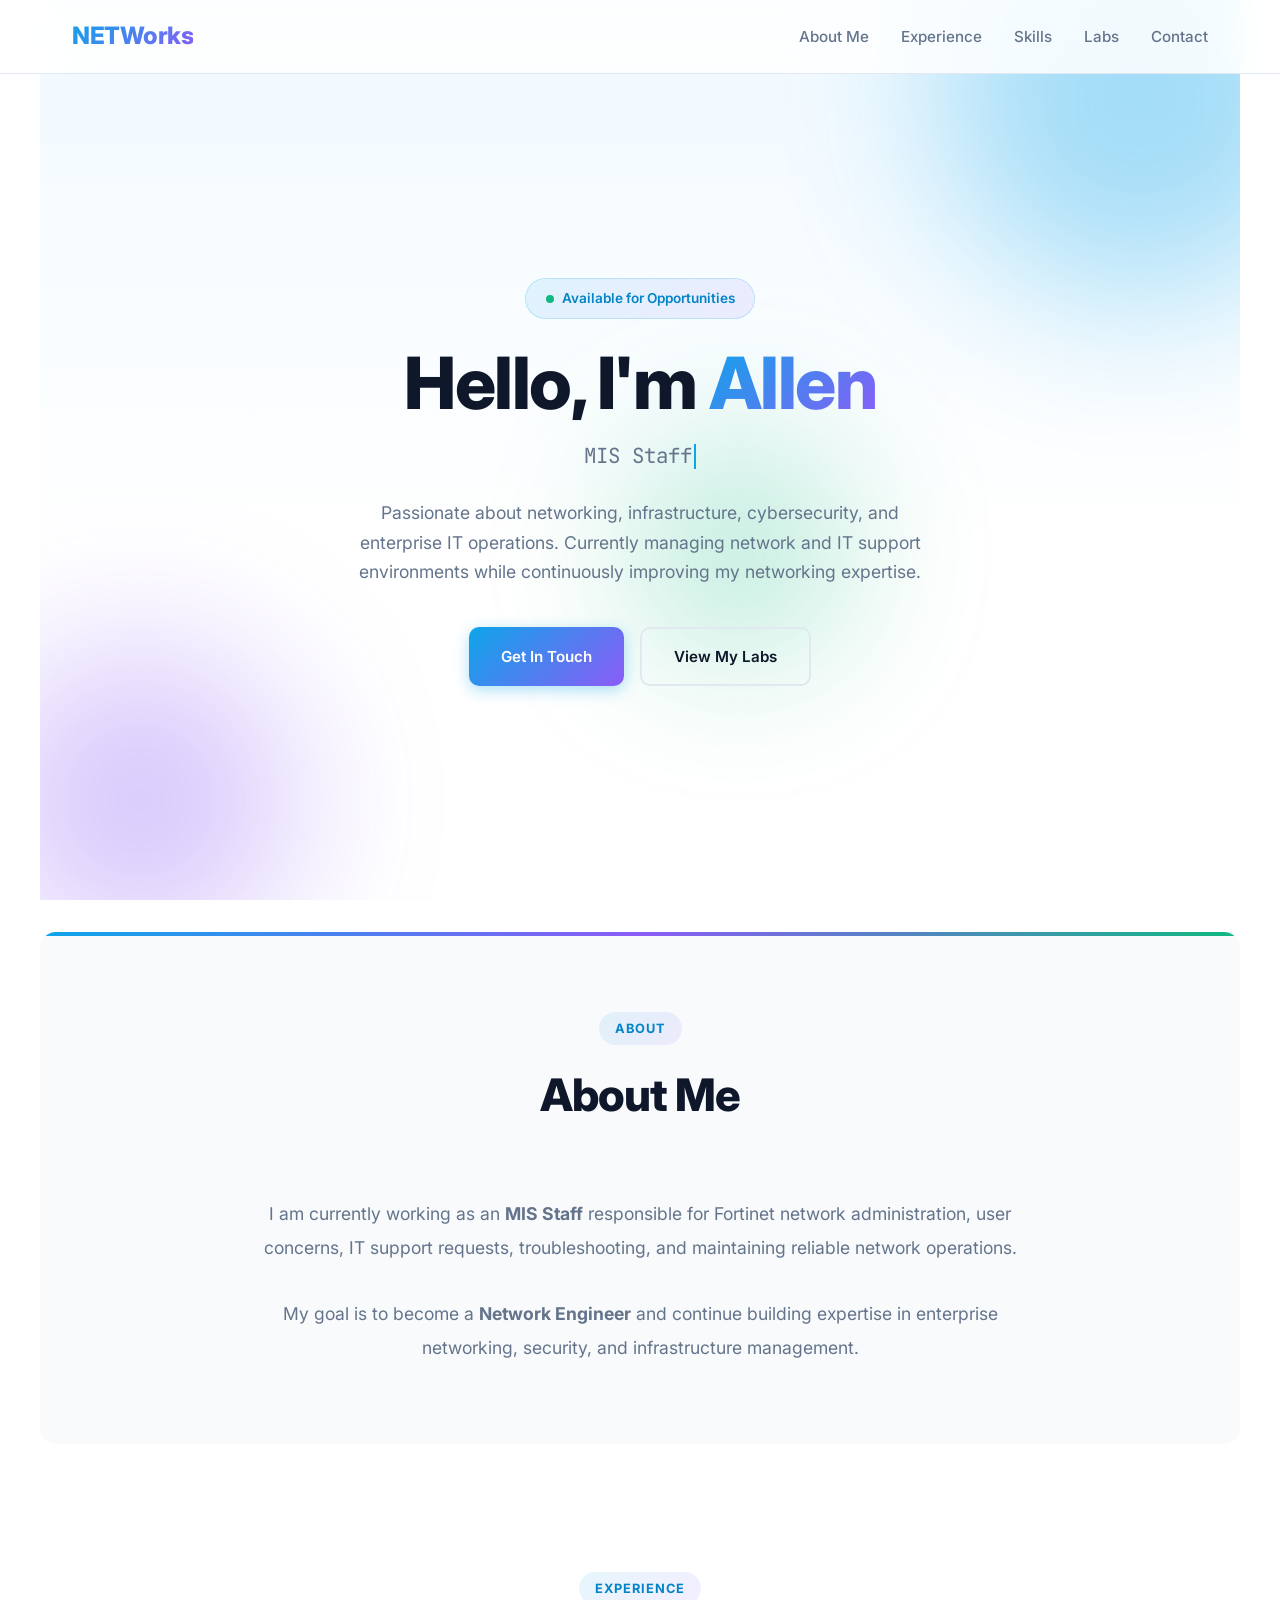
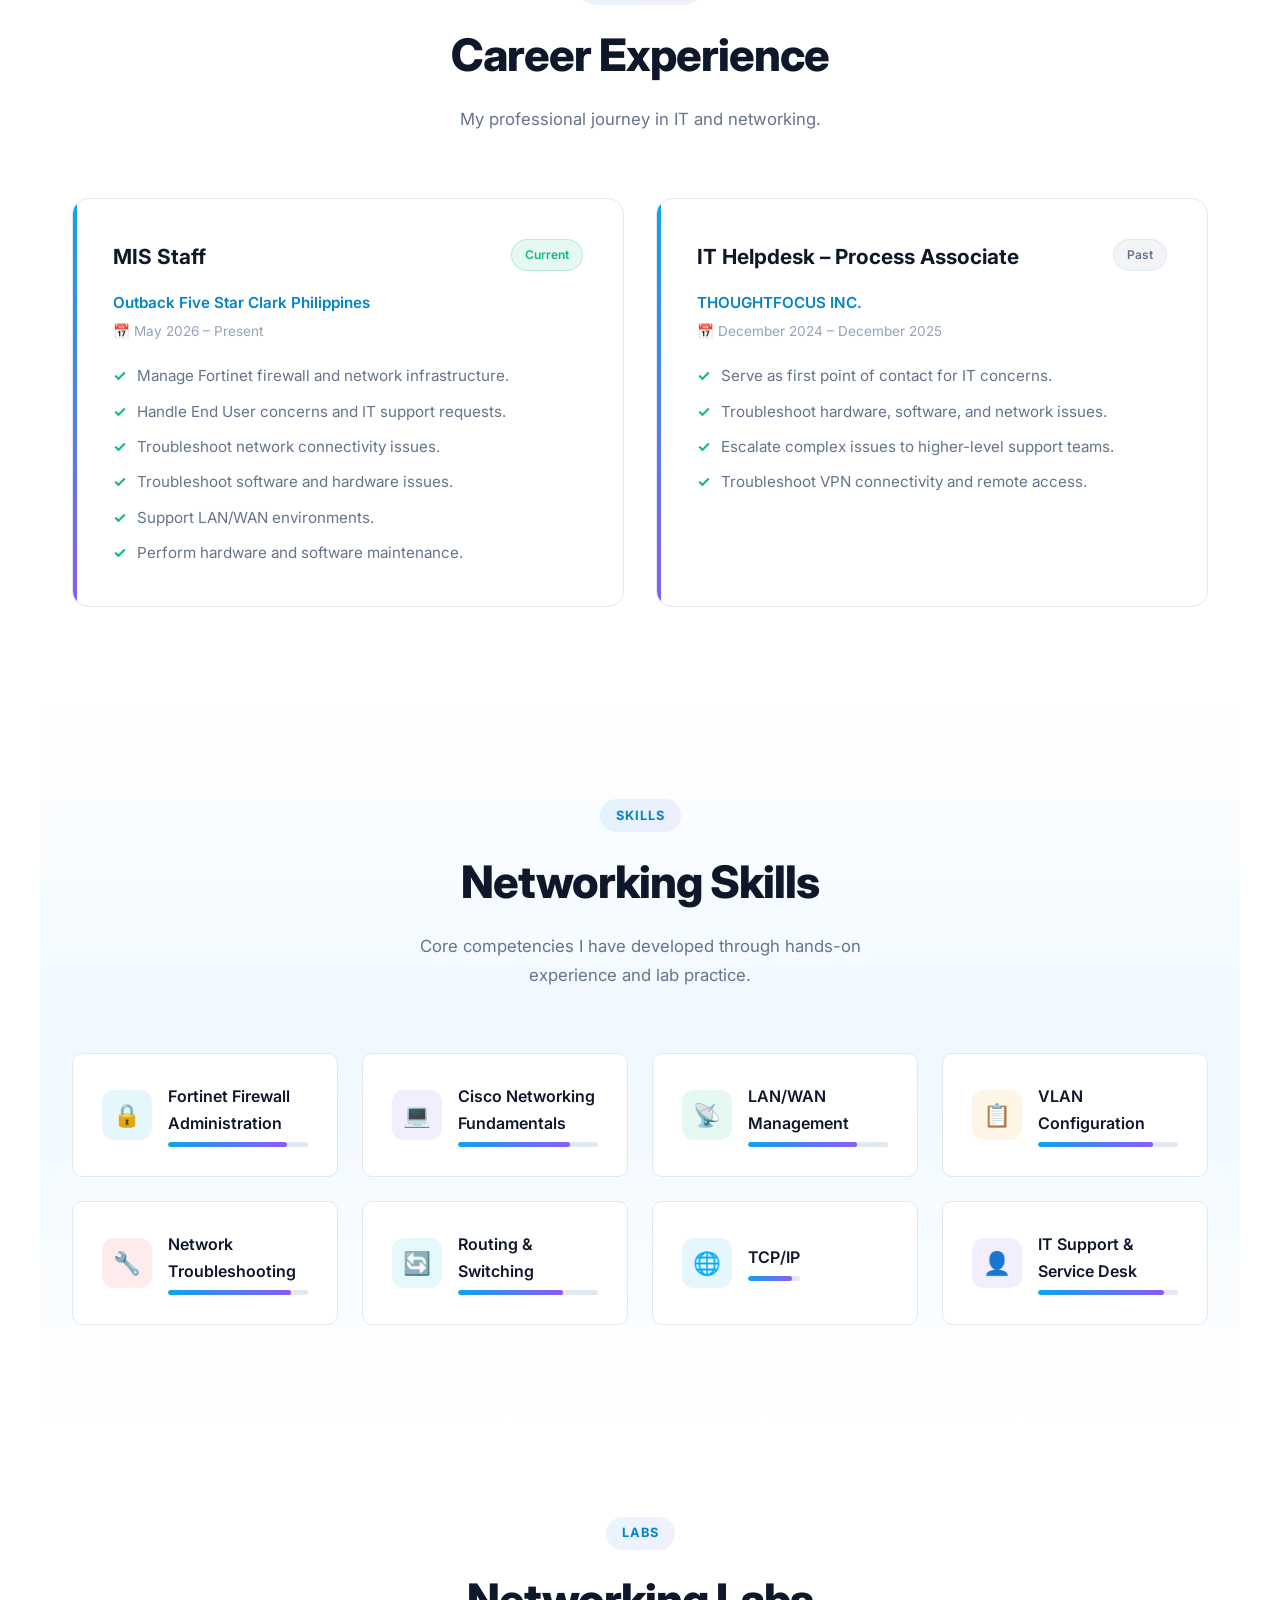
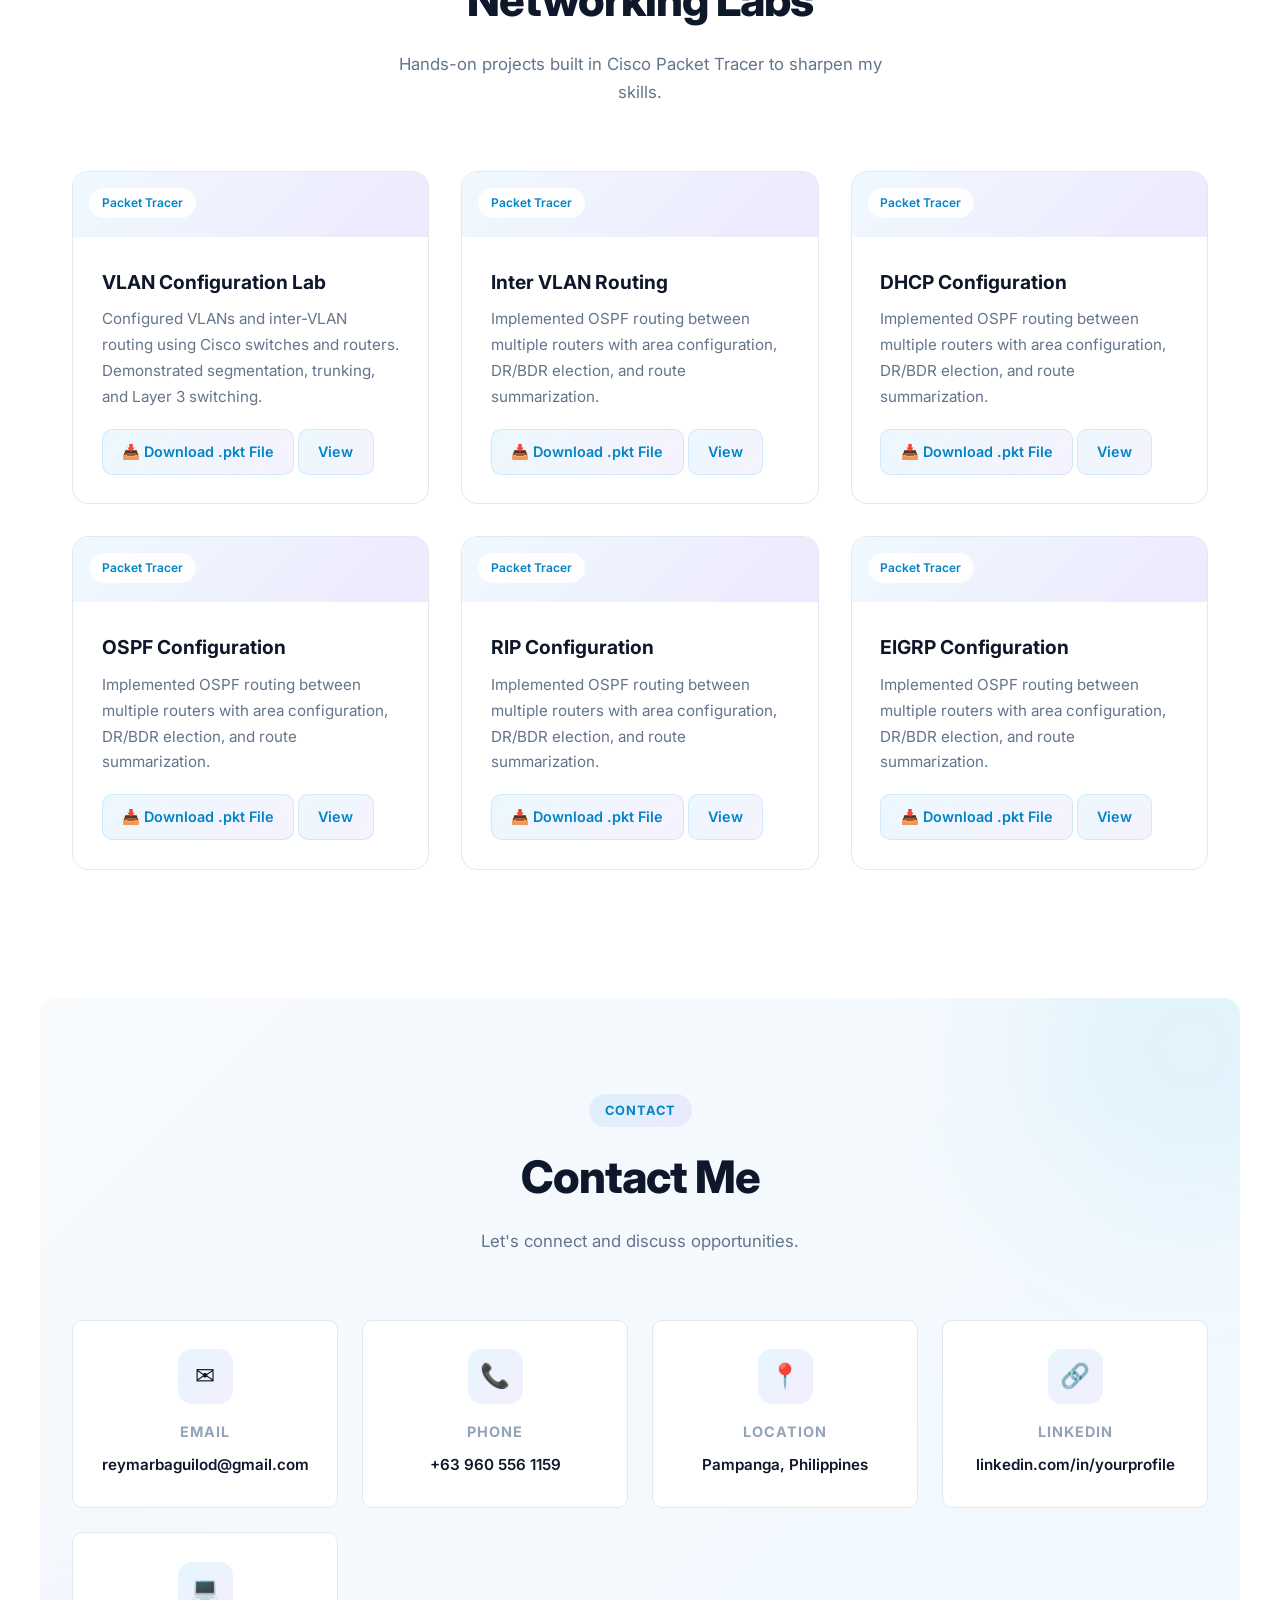
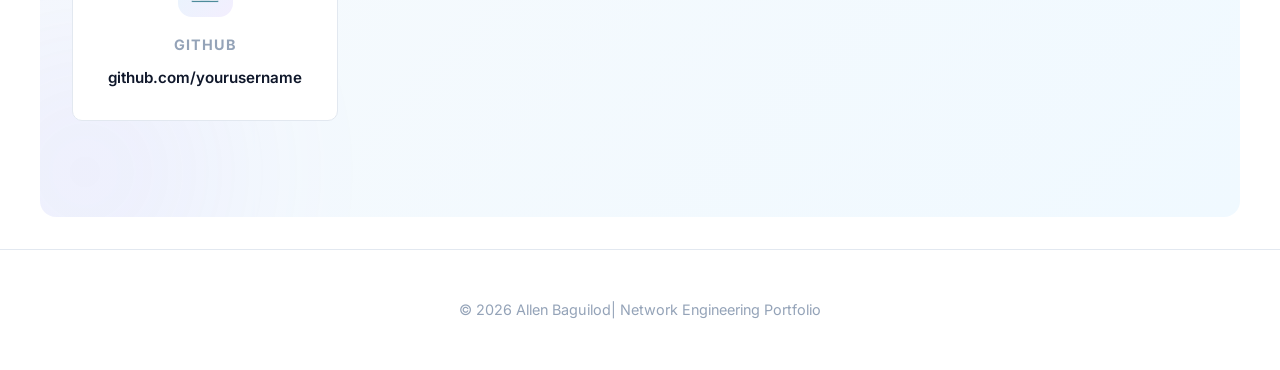
==== index.html @ ca9b837c "Add files via upload" ====
<!DOCTYPE html>
<html lang="en">

<head>
    <meta charset="UTF-8">
    <meta name="viewport" content="width=device-width, initial-scale=1.0">
    <title>My Network Engineering Portfolio</title>
    <link rel="preconnect" href="https://fonts.googleapis.com">
    <link rel="preconnect" href="https://fonts.gstatic.com" crossorigin>
    <link
        href="https://fonts.googleapis.com/css2?family=Inter:wght@300;400;500;600;700;800&family=JetBrains+Mono:wght@400;500;600&display=swap"
        rel="stylesheet">
    <link rel="stylesheet" href="styles.css">

    <base target="_blank">
</head>

<body>

    <!-- Navigation -->
    <header id="navbar">
        <nav>
            <div class="logo">NETWorks</div>
            <ul class="nav-links" id="navLinks">
                <li><a href="#about">About Me</a></li>
                <li><a href="#experience">Experience</a></li>
                <li><a href="#skills">Skills</a></li>
                <li><a href="#labs">Labs</a></li>
                <li><a href="#contact">Contact</a></li>
            </ul>
            <button class="mobile-menu-btn" id="mobileMenuBtn" aria-label="Toggle menu">&#9776;</button>
        </nav>
    </header>

    <!-- Hero Section -->
    <section id="hero">
        <div class="hero-bg-decoration">
            <div class="orb orb-1"></div>
            <div class="orb orb-2"></div>
            <div class="orb orb-3"></div>
        </div>
        <div class="hero-content">
            <div class="hero-badge">
                <span class="dot"></span>
                Available for Opportunities
            </div>
            <h1>Hello, I'm <span class="gradient-text">Allen</span></h1>
            <div class="hero-subtitle">
                <span id="typewriter"></span><span class="cursor"></span>
            </div>
            <p class="hero-desc">
                Passionate about networking, infrastructure, cybersecurity, and enterprise IT operations.
                Currently managing network and IT support environments while continuously improving my networking
                expertise.
            </p>
            <div class="hero-buttons">
                <a href="#contact" class="btn btn-primary">Get In Touch</a>
                <a href="#labs" class="btn btn-outline">View My Labs</a>
            </div>
        </div>
    </section>

    <!-- About Me -->
    <section id="about" class="reveal">
        <div class="section-header">
            <span class="section-label">About</span>
            <h2>About Me</h2>
        </div>
        <div class="about-content">
            <p>
                I am currently working as an <strong>MIS Staff</strong> responsible for Fortinet network administration,
                user concerns, IT support requests, troubleshooting, and maintaining reliable network operations.
                <br><br>
                My goal is to become a <strong>Network Engineer</strong> and continue building expertise in enterprise
                networking,
                security, and infrastructure management.
            </p>
        </div>
    </section>

    <!-- Career Experience -->
    <section id="experience" class="reveal">
        <div class="section-header">
            <span class="section-label">Experience</span>
            <h2>Career Experience</h2>
            <p>My professional journey in IT and networking.</p>
        </div>
        <div class="experience-grid">
            <div class="experience-card">
                <div class="exp-header">
                    <h3>MIS Staff</h3>
                    <span class="exp-badge current">Current</span>
                </div>
                <p class="exp-company">Outback Five Star Clark Philippines</p>
                <p class="exp-duration">&#128197; May 2026 &ndash; Present</p>
                <ul>
                    <li>Manage Fortinet firewall and network infrastructure.</li>
                    <li>Handle End User concerns and IT support requests.</li>
                    <li>Troubleshoot network connectivity issues.</li>
                    <li>Troubleshoot software and hardware issues.</li>
                    <li>Support LAN/WAN environments.</li>
                    <li>Perform hardware and software maintenance.</li>
                </ul>
            </div>

            <div class="experience-card">
                <div class="exp-header">
                    <h3>IT Helpdesk &ndash; Process Associate</h3>
                    <span class="exp-badge past">Past</span>
                </div>
                <p class="exp-company">THOUGHTFOCUS INC.</p>
                <p class="exp-duration">&#128197; December 2024 &ndash; December 2025</p>
                <ul>
                    <li>Serve as first point of contact for IT concerns.</li>
                    <li>Troubleshoot hardware, software, and network issues.</li>
                    <li>Escalate complex issues to higher-level support teams.</li>
                    <li>Troubleshoot VPN connectivity and remote access.</li>
                </ul>
            </div>
        </div>
    </section>

    <!-- Networking Skills -->
    <section id="skills" class="reveal">
        <div class="section-header">
            <span class="section-label">Skills</span>
            <h2>Networking Skills</h2>
            <p>Core competencies I have developed through hands-on experience and lab practice.</p>
        </div>
        <div class="skills-grid">
            <div class="skill-card">
                <div class="skill-icon blue">&#128274;</div>
                <div class="skill-info">
                    <h4>Fortinet Firewall Administration</h4>
                    <div class="skill-bar">
                        <div class="skill-bar-fill" data-width="85%"></div>
                    </div>
                </div>
            </div>
            <div class="skill-card">
                <div class="skill-icon purple">&#128187;</div>
                <div class="skill-info">
                    <h4>Cisco Networking Fundamentals</h4>
                    <div class="skill-bar">
                        <div class="skill-bar-fill" data-width="80%"></div>
                    </div>
                </div>
            </div>
            <div class="skill-card">
                <div class="skill-icon green">&#128225;</div>
                <div class="skill-info">
                    <h4>LAN/WAN Management</h4>
                    <div class="skill-bar">
                        <div class="skill-bar-fill" data-width="78%"></div>
                    </div>
                </div>
            </div>
            <div class="skill-card">
                <div class="skill-icon orange">&#128203;</div>
                <div class="skill-info">
                    <h4>VLAN Configuration</h4>
                    <div class="skill-bar">
                        <div class="skill-bar-fill" data-width="82%"></div>
                    </div>
                </div>
            </div>
            <div class="skill-card">
                <div class="skill-icon red">&#128295;</div>
                <div class="skill-info">
                    <h4>Network Troubleshooting</h4>
                    <div class="skill-bar">
                        <div class="skill-bar-fill" data-width="88%"></div>
                    </div>
                </div>
            </div>
            <div class="skill-card">
                <div class="skill-icon cyan">&#128260;</div>
                <div class="skill-info">
                    <h4>Routing &amp; Switching</h4>
                    <div class="skill-bar">
                        <div class="skill-bar-fill" data-width="75%"></div>
                    </div>
                </div>
            </div>
            <div class="skill-card">
                <div class="skill-icon blue">&#127760;</div>
                <div class="skill-info">
                    <h4>TCP/IP</h4>
                    <div class="skill-bar">
                        <div class="skill-bar-fill" data-width="85%"></div>
                    </div>
                </div>
            </div>
            <div class="skill-card">
                <div class="skill-icon purple">&#128100;</div>
                <div class="skill-info">
                    <h4>IT Support &amp; Service Desk</h4>
                    <div class="skill-bar">
                        <div class="skill-bar-fill" data-width="90%"></div>
                    </div>
                </div>
            </div>
        </div>
    </section>

    <!-- Networking Labs -->
    <section id="labs" class="reveal">
        <div class="section-header">
            <span class="section-label">Labs</span>
            <h2>Networking Labs</h2>
            <p>Hands-on projects built in Cisco Packet Tracer to sharpen my skills.</p>
        </div>
        <div class="labs-grid">
            <div class="lab-card">
                <div class="lab-image">
                    <span class="lab-tag">Packet Tracer</span>
                </div>
                <div class="lab-body">
                    <h3>VLAN Configuration Lab</h3>
                    <p>Configured VLANs and inter-VLAN routing using Cisco switches and routers. Demonstrated
                        segmentation, trunking, and Layer 3 switching.</p>
                    <a href="files/vlan-lab.pkt" class="lab-download" download>
                        &#128229; Download .pkt File
                    </a>
                    <a href="files/vlan-lab.pkt" class="lab-download" download>
                        View
                    </a>
                </div>
            </div>

            <div class="lab-card">
                <div class="lab-image">
                    <span class="lab-tag">Packet Tracer</span>
                </div>
                <div class="lab-body">
                    <h3>Inter VLAN Routing</h3>
                    <p>Implemented OSPF routing between multiple routers with area configuration, DR/BDR election, and
                        route summarization.</p>
                    <a href="files/ospf-lab.pkt" class="lab-download" download>
                        &#128229; Download .pkt File
                    </a>
                    <a href="files/vlan-lab.pkt" class="lab-download" download>
                        View
                    </a>
                </div>
            </div>
            <div class="lab-card">
                <div class="lab-image">
                    <span class="lab-tag">Packet Tracer</span>
                </div>
                <div class="lab-body">
                    <h3>DHCP Configuration</h3>
                    <p>Implemented OSPF routing between multiple routers with area configuration, DR/BDR election, and
                        route summarization.</p>
                    <a href="files/ospf-lab.pkt" class="lab-download" download>
                        &#128229; Download .pkt File
                    </a>
                    <a href="files/vlan-lab.pkt" class="lab-download" download>
                        View
                    </a>
                </div>
            </div>
            <div class="lab-card">
                <div class="lab-image">
                    <span class="lab-tag">Packet Tracer</span>
                </div>
                <div class="lab-body">
                    <h3>OSPF Configuration</h3>
                    <p>Implemented OSPF routing between multiple routers with area configuration, DR/BDR election, and
                        route summarization.</p>
                    <a href="files/ospf-lab.pkt" class="lab-download" download>
                        &#128229; Download .pkt File
                    </a>
                    <a href="files/vlan-lab.pkt" class="lab-download" download>
                        View
                    </a>
                </div>
            </div>
            <div class="lab-card">
                <div class="lab-image">
                    <span class="lab-tag">Packet Tracer</span>
                </div>
                <div class="lab-body">
                    <h3>RIP Configuration</h3>
                    <p>Implemented OSPF routing between multiple routers with area configuration, DR/BDR election, and
                        route summarization.</p>
                    <a href="files/ospf-lab.pkt" class="lab-download" download>
                        &#128229; Download .pkt File
                    </a>
                    <a href="files/vlan-lab.pkt" class="lab-download" download>
                        View
                    </a>
                </div>
            </div>
            <div class="lab-card">
                <div class="lab-image">
                    <span class="lab-tag">Packet Tracer</span>
                </div>
                <div class="lab-body">
                    <h3>EIGRP Configuration</h3>
                    <p>Implemented OSPF routing between multiple routers with area configuration, DR/BDR election, and
                        route summarization.</p>
                    <a href="files/ospf-lab.pkt" class="lab-download" download>
                        &#128229; Download .pkt File
                    </a>
                    <a href="files/vlan-lab.pkt" class="lab-download" download>
                        View
                    </a>
                </div>
            </div>
    </section>

    <!-- Contact -->
    <section id="contact" class="reveal">
        <div class="section-header">
            <span class="section-label">Contact</span>
            <h2>Contact Me</h2>
            <p>Let's connect and discuss opportunities.</p>
        </div>
        <div class="contact-grid">
            <div class="contact-item">
                <div class="contact-icon">&#9993;</div>
                <h4>Email</h4>
                <a href="mailto:your.email@example.com">reymarbaguilod@gmail.com</a>
            </div>
            <div class="contact-item">
                <div class="contact-icon">&#128222;</div>
                <h4>Phone</h4>
                <span>+63 960 556 1159</span>
            </div>
            <div class="contact-item">
                <div class="contact-icon">&#128205;</div>
                <h4>Location</h4>
                <span>Pampanga, Philippines</span>
            </div>
            <div class="contact-item">
                <div class="contact-icon">&#128279;</div>
                <h4>LinkedIn</h4>
                <a href="https://linkedin.com/in/yourprofile" target="_blank"
                    rel="noopener">linkedin.com/in/yourprofile</a>
            </div>
            <div class="contact-item">
                <div class="contact-icon">&#128187;</div>
                <h4>GitHub</h4>
                <a href="https://github.com/yourusername" target="_blank" rel="noopener">github.com/yourusername</a>
            </div>
        </div>
    </section>

    <!-- Footer -->
    <footer>
        <p>&#169; 2026 Allen Baguilod| Network Engineering Portfolio</p>
    </footer>

    <!-- Scroll to Top -->
    <button class="scroll-top" id="scrollTop" aria-label="Scroll to top">&#9650;</button>

    <script src="script.js"></script>


</body>

</html>
---- styles.css ----
:root {
    --primary: #0ea5e9;
    --primary-dark: #0284c7;
    --secondary: #8b5cf6;
    --accent: #10b981;
    --accent-warm: #f59e0b;
    --danger: #ef4444;
    --bg: #ffffff;
    --bg-soft: #f8fafc;
    --bg-card: #ffffff;
    --text: #0f172a;
    --text-muted: #64748b;
    --text-light: #94a3b8;
    --border: #e2e8f0;
    --shadow-sm: 0 1px 2px 0 rgb(0 0 0 / 0.05);
    --shadow: 0 4px 6px -1px rgb(0 0 0 / 0.1), 0 2px 4px -2px rgb(0 0 0 / 0.1);
    --shadow-lg: 0 10px 15px -3px rgb(0 0 0 / 0.1), 0 4px 6px -4px rgb(0 0 0 / 0.1);
    --shadow-xl: 0 20px 25px -5px rgb(0 0 0 / 0.1), 0 8px 10px -6px rgb(0 0 0 / 0.1);
    --radius: 16px;
    --radius-sm: 10px;
    --transition: all 0.3s cubic-bezier(0.4, 0, 0.2, 1);
}

* {
    margin: 0;
    padding: 0;
    box-sizing: border-box;
}

html {
    scroll-behavior: smooth;
}

body {
    font-family: 'Inter', sans-serif;
    background: var(--bg);
    color: var(--text);
    line-height: 1.7;
    overflow-x: hidden;
}

/* Scrollbar */
::-webkit-scrollbar {
    width: 8px;
}

::-webkit-scrollbar-track {
    background: var(--bg-soft);
}

::-webkit-scrollbar-thumb {
    background: var(--primary);
    border-radius: 4px;
}

/* Navigation */
header {
    position: fixed;
    top: 0;
    left: 0;
    width: 100%;
    z-index: 1000;
    background: rgba(255, 255, 255, 0.85);
    backdrop-filter: blur(20px);
    border-bottom: 1px solid var(--border);
    transition: var(--transition);
}

header.scrolled {
    box-shadow: var(--shadow-lg);
}

nav {
    max-width: 1200px;
    margin: 0 auto;
    padding: 1rem 2rem;
    display: flex;
    justify-content: space-between;
    align-items: center;
}

.logo {
    font-size: 1.5rem;
    font-weight: 800;
    background: linear-gradient(135deg, var(--primary), var(--secondary));
    -webkit-background-clip: text;
    -webkit-text-fill-color: transparent;
    background-clip: text;
    letter-spacing: -0.5px;
}

.nav-links {
    display: flex;
    gap: 2rem;
    list-style: none;
}

.nav-links a {
    text-decoration: none;
    color: var(--text-muted);
    font-weight: 500;
    font-size: 0.95rem;
    position: relative;
    padding: 0.5rem 0;
    transition: var(--transition);
}

.nav-links a::after {
    content: '';
    position: absolute;
    bottom: 0;
    left: 0;
    width: 0;
    height: 2.5px;
    background: linear-gradient(90deg, var(--primary), var(--secondary));
    border-radius: 2px;
    transition: var(--transition);
}

.nav-links a:hover,
.nav-links a.active {
    color: var(--text);
}

.nav-links a:hover::after,
.nav-links a.active::after {
    width: 100%;
}

.mobile-menu-btn {
    display: none;
    background: none;
    border: none;
    font-size: 1.5rem;
    cursor: pointer;
    color: var(--text);
}

/* Hero */
#hero {
    min-height: 100vh;
    display: flex;
    align-items: center;
    justify-content: center;
    padding: 8rem 2rem 4rem;
    position: relative;
    overflow: hidden;
    background: linear-gradient(180deg, #f0f9ff 0%, #ffffff 60%, #ffffff 100%);
}

.hero-bg-decoration {
    position: absolute;
    inset: 0;
    pointer-events: none;
    overflow: hidden;
}

.hero-bg-decoration .orb {
    position: absolute;
    border-radius: 50%;
    filter: blur(80px);
    opacity: 0.35;
    animation: float 8s ease-in-out infinite;
}

.orb-1 {
    width: 400px;
    height: 400px;
    background: var(--primary);
    top: -100px;
    right: -100px;
    animation-delay: 0s;
}

.orb-2 {
    width: 300px;
    height: 300px;
    background: var(--secondary);
    bottom: -50px;
    left: -50px;
    animation-delay: -2s;
}

.orb-3 {
    width: 200px;
    height: 200px;
    background: var(--accent);
    top: 50%;
    left: 50%;
    animation-delay: -4s;
}

@keyframes float {

    0%,
    100% {
        transform: translate(0, 0) scale(1);
    }

    33% {
        transform: translate(30px, -30px) scale(1.05);
    }

    66% {
        transform: translate(-20px, 20px) scale(0.95);
    }
}

.hero-content {
    max-width: 800px;
    text-align: center;
    position: relative;
    z-index: 1;
}

.hero-badge {
    display: inline-flex;
    align-items: center;
    gap: 0.5rem;
    padding: 0.5rem 1.2rem;
    background: linear-gradient(135deg, rgba(14, 165, 233, 0.1), rgba(139, 92, 246, 0.1));
    border: 1px solid rgba(14, 165, 233, 0.2);
    border-radius: 100px;
    font-size: 0.85rem;
    font-weight: 600;
    color: var(--primary-dark);
    margin-bottom: 1.5rem;
    animation: fadeInUp 0.6s ease-out;
}

.hero-badge .dot {
    width: 8px;
    height: 8px;
    background: var(--accent);
    border-radius: 50%;
    animation: pulse 2s infinite;
}

@keyframes pulse {

    0%,
    100% {
        opacity: 1;
        transform: scale(1);
    }

    50% {
        opacity: 0.5;
        transform: scale(1.3);
    }
}

.hero-content h1 {
    font-size: clamp(2.5rem, 6vw, 4.5rem);
    font-weight: 800;
    line-height: 1.1;
    margin-bottom: 1rem;
    letter-spacing: -1.5px;
    animation: fadeInUp 0.6s ease-out 0.1s both;
}

.hero-content h1 .gradient-text {
    background: linear-gradient(135deg, var(--primary), var(--secondary));
    -webkit-background-clip: text;
    -webkit-text-fill-color: transparent;
    background-clip: text;
}

.hero-subtitle {
    font-family: 'JetBrains Mono', monospace;
    font-size: clamp(1rem, 2.5vw, 1.3rem);
    color: var(--text-muted);
    margin-bottom: 1.5rem;
    min-height: 2rem;
    animation: fadeInUp 0.6s ease-out 0.2s both;
}

.hero-subtitle .cursor {
    display: inline-block;
    width: 2px;
    height: 1.2em;
    background: var(--primary);
    margin-left: 2px;
    animation: blink 1s step-end infinite;
    vertical-align: text-bottom;
}

@keyframes blink {
    50% {
        opacity: 0;
    }
}

.hero-desc {
    font-size: 1.1rem;
    color: var(--text-muted);
    max-width: 600px;
    margin: 0 auto 2.5rem;
    animation: fadeInUp 0.6s ease-out 0.3s both;
}

.hero-buttons {
    display: flex;
    gap: 1rem;
    justify-content: center;
    flex-wrap: wrap;
    animation: fadeInUp 0.6s ease-out 0.4s both;
}

.btn {
    display: inline-flex;
    align-items: center;
    gap: 0.5rem;
    padding: 0.9rem 2rem;
    border-radius: var(--radius-sm);
    font-weight: 600;
    font-size: 0.95rem;
    text-decoration: none;
    transition: var(--transition);
    cursor: pointer;
    border: none;
}

.btn-primary {
    background: linear-gradient(135deg, var(--primary), var(--secondary));
    color: white;
    box-shadow: 0 4px 15px rgba(14, 165, 233, 0.35);
}

.btn-primary:hover {
    transform: translateY(-2px);
    box-shadow: 0 8px 25px rgba(14, 165, 233, 0.45);
}

.btn-outline {
    background: transparent;
    color: var(--text);
    border: 2px solid var(--border);
}

.btn-outline:hover {
    border-color: var(--primary);
    color: var(--primary);
    transform: translateY(-2px);
}

/* Sections */
section {
    padding: 6rem 2rem;
    max-width: 1200px;
    margin: 0 auto;
}

.section-header {
    text-align: center;
    margin-bottom: 4rem;
}

.section-label {
    display: inline-block;
    padding: 0.35rem 1rem;
    background: linear-gradient(135deg, rgba(14, 165, 233, 0.1), rgba(139, 92, 246, 0.1));
    border-radius: 100px;
    font-size: 0.8rem;
    font-weight: 700;
    text-transform: uppercase;
    letter-spacing: 1px;
    color: var(--primary-dark);
    margin-bottom: 0.75rem;
}

.section-header h2 {
    font-size: clamp(2rem, 4vw, 2.8rem);
    font-weight: 800;
    letter-spacing: -1px;
    margin-bottom: 0.75rem;
}

.section-header p {
    color: var(--text-muted);
    max-width: 500px;
    margin: 0 auto;
    font-size: 1.05rem;
}

/* About */
#about {
    background: var(--bg-soft);
    border-radius: var(--radius);
    margin: 2rem auto;
    padding: 5rem 3rem;
    position: relative;
    overflow: hidden;
}

#about::before {
    content: '';
    position: absolute;
    top: 0;
    left: 0;
    right: 0;
    height: 4px;
    background: linear-gradient(90deg, var(--primary), var(--secondary), var(--accent));
}

.about-content {
    max-width: 800px;
    margin: 0 auto;
    text-align: center;
}

.about-content p {
    font-size: 1.1rem;
    color: var(--text-muted);
    line-height: 1.9;
}

/* Experience */
.experience-grid {
    display: grid;
    grid-template-columns: repeat(auto-fit, minmax(320px, 1fr));
    gap: 2rem;
}

.experience-card {
    background: var(--bg-card);
    border: 1px solid var(--border);
    border-radius: var(--radius);
    padding: 2.5rem;
    position: relative;
    transition: var(--transition);
    overflow: hidden;
}

.experience-card::before {
    content: '';
    position: absolute;
    top: 0;
    left: 0;
    width: 4px;
    height: 100%;
    background: linear-gradient(180deg, var(--primary), var(--secondary));
    transition: var(--transition);
}

.experience-card:hover {
    transform: translateY(-5px);
    box-shadow: var(--shadow-xl);
    border-color: transparent;
}

.experience-card:hover::before {
    width: 100%;
    opacity: 0.03;
}

.exp-header {
    display: flex;
    justify-content: space-between;
    align-items: flex-start;
    margin-bottom: 1rem;
    flex-wrap: wrap;
    gap: 0.5rem;
}

.exp-header h3 {
    font-size: 1.3rem;
    font-weight: 700;
}

.exp-badge {
    padding: 0.3rem 0.8rem;
    border-radius: 100px;
    font-size: 0.75rem;
    font-weight: 600;
}

.exp-badge.current {
    background: rgba(16, 185, 129, 0.1);
    color: var(--accent);
    border: 1px solid rgba(16, 185, 129, 0.2);
}

.exp-badge.past {
    background: rgba(100, 116, 139, 0.08);
    color: var(--text-muted);
    border: 1px solid var(--border);
}

.exp-company {
    color: var(--primary-dark);
    font-weight: 600;
    font-size: 0.95rem;
    margin-bottom: 0.25rem;
}

.exp-duration {
    color: var(--text-light);
    font-size: 0.85rem;
    margin-bottom: 1.25rem;
    display: flex;
    align-items: center;
    gap: 0.4rem;
}

.experience-card ul {
    list-style: none;
    display: flex;
    flex-direction: column;
    gap: 0.6rem;
}

.experience-card ul li {
    position: relative;
    padding-left: 1.5rem;
    color: var(--text-muted);
    font-size: 0.95rem;
}

.experience-card ul li::before {
    content: '\2713';
    position: absolute;
    left: 0;
    color: var(--accent);
    font-weight: 700;
}

/* Skills */
#skills {
    background: linear-gradient(180deg, #ffffff, #f0f9ff, #ffffff);
}

.skills-grid {
    display: grid;
    grid-template-columns: repeat(auto-fit, minmax(260px, 1fr));
    gap: 1.5rem;
}

.skill-card {
    background: var(--bg-card);
    border: 1px solid var(--border);
    border-radius: var(--radius-sm);
    padding: 1.8rem;
    display: flex;
    align-items: center;
    gap: 1rem;
    transition: var(--transition);
    cursor: default;
}

.skill-card:hover {
    transform: translateY(-3px) scale(1.02);
    box-shadow: var(--shadow-lg);
    border-color: var(--primary);
}

.skill-icon {
    width: 50px;
    height: 50px;
    border-radius: 12px;
    display: flex;
    align-items: center;
    justify-content: center;
    font-size: 1.4rem;
    flex-shrink: 0;
}

.skill-icon.blue {
    background: rgba(14, 165, 233, 0.1);
}

.skill-icon.purple {
    background: rgba(139, 92, 246, 0.1);
}

.skill-icon.green {
    background: rgba(16, 185, 129, 0.1);
}

.skill-icon.orange {
    background: rgba(245, 158, 11, 0.1);
}

.skill-icon.red {
    background: rgba(239, 68, 68, 0.1);
}

.skill-icon.cyan {
    background: rgba(6, 182, 212, 0.1);
}

.skill-info h4 {
    font-size: 1rem;
    font-weight: 600;
    margin-bottom: 0.3rem;
}

.skill-bar {
    width: 100%;
    height: 5px;
    background: var(--border);
    border-radius: 3px;
    overflow: hidden;
}

.skill-bar-fill {
    height: 100%;
    border-radius: 3px;
    background: linear-gradient(90deg, var(--primary), var(--secondary));
    width: 0;
    transition: width 1.2s cubic-bezier(0.4, 0, 0.2, 1);
}

/* Labs */
.labs-grid {
    display: grid;
    grid-template-columns: repeat(auto-fit, minmax(340px, 1fr));
    gap: 2rem;
}

.lab-card {
    background: var(--bg-card);
    border: 1px solid var(--border);
    border-radius: var(--radius);
    overflow: hidden;
    transition: var(--transition);
}

.lab-card:hover {
    transform: translateY(-6px);
    box-shadow: var(--shadow-xl);
}

.lab-image {
    width: 100%;
    height: 65px;
    background: linear-gradient(135deg, #f0f9ff, #ede9fe);
    display: flex;
    align-items: center;
    justify-content: center;
    position: relative;
    overflow: hidden;
}

.lab-image .lab-tag {
    position: absolute;
    top: 1rem;
    left: 1rem;
    padding: 0.3rem 0.8rem;
    background: rgba(255, 255, 255, 0.9);
    backdrop-filter: blur(10px);
    border-radius: 100px;
    font-size: 0.75rem;
    font-weight: 600;
    color: var(--primary-dark);
}

.lab-body {
    padding: 1.8rem;
}

.lab-body h3 {
    font-size: 1.2rem;
    font-weight: 700;
    margin-bottom: 0.5rem;
}

.lab-body p {
    color: var(--text-muted);
    font-size: 0.95rem;
    margin-bottom: 1.2rem;
}

.lab-download {
    display: inline-flex;
    align-items: center;
    gap: 0.5rem;
    padding: 0.6rem 1.2rem;
    background: linear-gradient(135deg, rgba(14, 165, 233, 0.08), rgba(139, 92, 246, 0.08));
    border: 1px solid rgba(14, 165, 233, 0.15);
    border-radius: var(--radius-sm);
    color: var(--primary-dark);
    text-decoration: none;
    font-weight: 600;
    font-size: 0.9rem;
    transition: var(--transition);
}

.lab-download:hover {
    background: linear-gradient(135deg, var(--primary), var(--secondary));
    color: white;
    transform: translateY(-2px);
}

/* Contact */
#contact {
    background: linear-gradient(135deg, #f8fafc, #f0f9ff);
    border-radius: var(--radius);
    margin: 2rem auto;
    position: relative;
    overflow: hidden;
}

#contact::before {
    content: '';
    position: absolute;
    top: -100px;
    right: -100px;
    width: 300px;
    height: 300px;
    background: var(--primary);
    border-radius: 50%;
    filter: blur(100px);
    opacity: 0.1;
}

#contact::after {
    content: '';
    position: absolute;
    bottom: -80px;
    left: -80px;
    width: 250px;
    height: 250px;
    background: var(--secondary);
    border-radius: 50%;
    filter: blur(100px);
    opacity: 0.1;
}

.contact-grid {
    display: grid;
    grid-template-columns: repeat(auto-fit, minmax(220px, 1fr));
    gap: 1.5rem;
    position: relative;
    z-index: 1;
}

.contact-item {
    background: white;
    border: 1px solid var(--border);
    border-radius: var(--radius-sm);
    padding: 1.8rem;
    text-align: center;
    transition: var(--transition);
}

.contact-item:hover {
    transform: translateY(-4px);
    box-shadow: var(--shadow-lg);
    border-color: var(--primary);
}

.contact-icon {
    width: 55px;
    height: 55px;
    border-radius: 14px;
    display: flex;
    align-items: center;
    justify-content: center;
    font-size: 1.5rem;
    margin: 0 auto 1rem;
    background: linear-gradient(135deg, rgba(14, 165, 233, 0.1), rgba(139, 92, 246, 0.1));
}

.contact-item h4 {
    font-size: 0.9rem;
    color: var(--text-light);
    text-transform: uppercase;
    letter-spacing: 1px;
    margin-bottom: 0.4rem;
}

.contact-item a,
.contact-item span {
    color: var(--text);
    text-decoration: none;
    font-weight: 600;
    font-size: 0.95rem;
    transition: var(--transition);
}

.contact-item a:hover {
    color: var(--primary);
}

/* Footer */
footer {
    text-align: center;
    padding: 3rem 2rem;
    color: var(--text-light);
    font-size: 0.9rem;
    border-top: 1px solid var(--border);
}

footer p {
    display: flex;
    align-items: center;
    justify-content: center;
    gap: 0.5rem;
}

/* Animations */
@keyframes fadeInUp {
    from {
        opacity: 0;
        transform: translateY(30px);
    }

    to {
        opacity: 1;
        transform: translateY(0);
    }
}

.reveal {
    opacity: 0;
    transform: translateY(40px);
    transition: all 0.8s cubic-bezier(0.4, 0, 0.2, 1);
}

.reveal.visible {
    opacity: 1;
    transform: translateY(0);
}

/* Scroll to top */
.scroll-top {
    position: fixed;
    bottom: 2rem;
    right: 2rem;
    width: 50px;
    height: 50px;
    border-radius: 50%;
    background: linear-gradient(135deg, var(--primary), var(--secondary));
    color: white;
    border: none;
    cursor: pointer;
    display: flex;
    align-items: center;
    justify-content: center;
    font-size: 1.2rem;
    box-shadow: var(--shadow-lg);
    opacity: 0;
    transform: translateY(20px);
    transition: var(--transition);
    z-index: 999;
}

.scroll-top.show {
    opacity: 1;
    transform: translateY(0);
}

.scroll-top:hover {
    transform: translateY(-3px);
    box-shadow: 0 15px 30px rgba(14, 165, 233, 0.4);
}

/* Responsive */
@media (max-width: 768px) {
    .nav-links {
        display: none;
        position: absolute;
        top: 100%;
        left: 0;
        right: 0;
        background: white;
        flex-direction: column;
        padding: 1.5rem;
        gap: 1rem;
        border-bottom: 1px solid var(--border);
        box-shadow: var(--shadow-lg);
    }

    .nav-links.active {
        display: flex;
    }

    .mobile-menu-btn {
        display: block;
    }

    section {
        padding: 4rem 1.5rem;
    }

    .hero-buttons {
        flex-direction: column;
        align-items: center;
    }

    .btn {
        width: 100%;
        justify-content: center;
    }
}
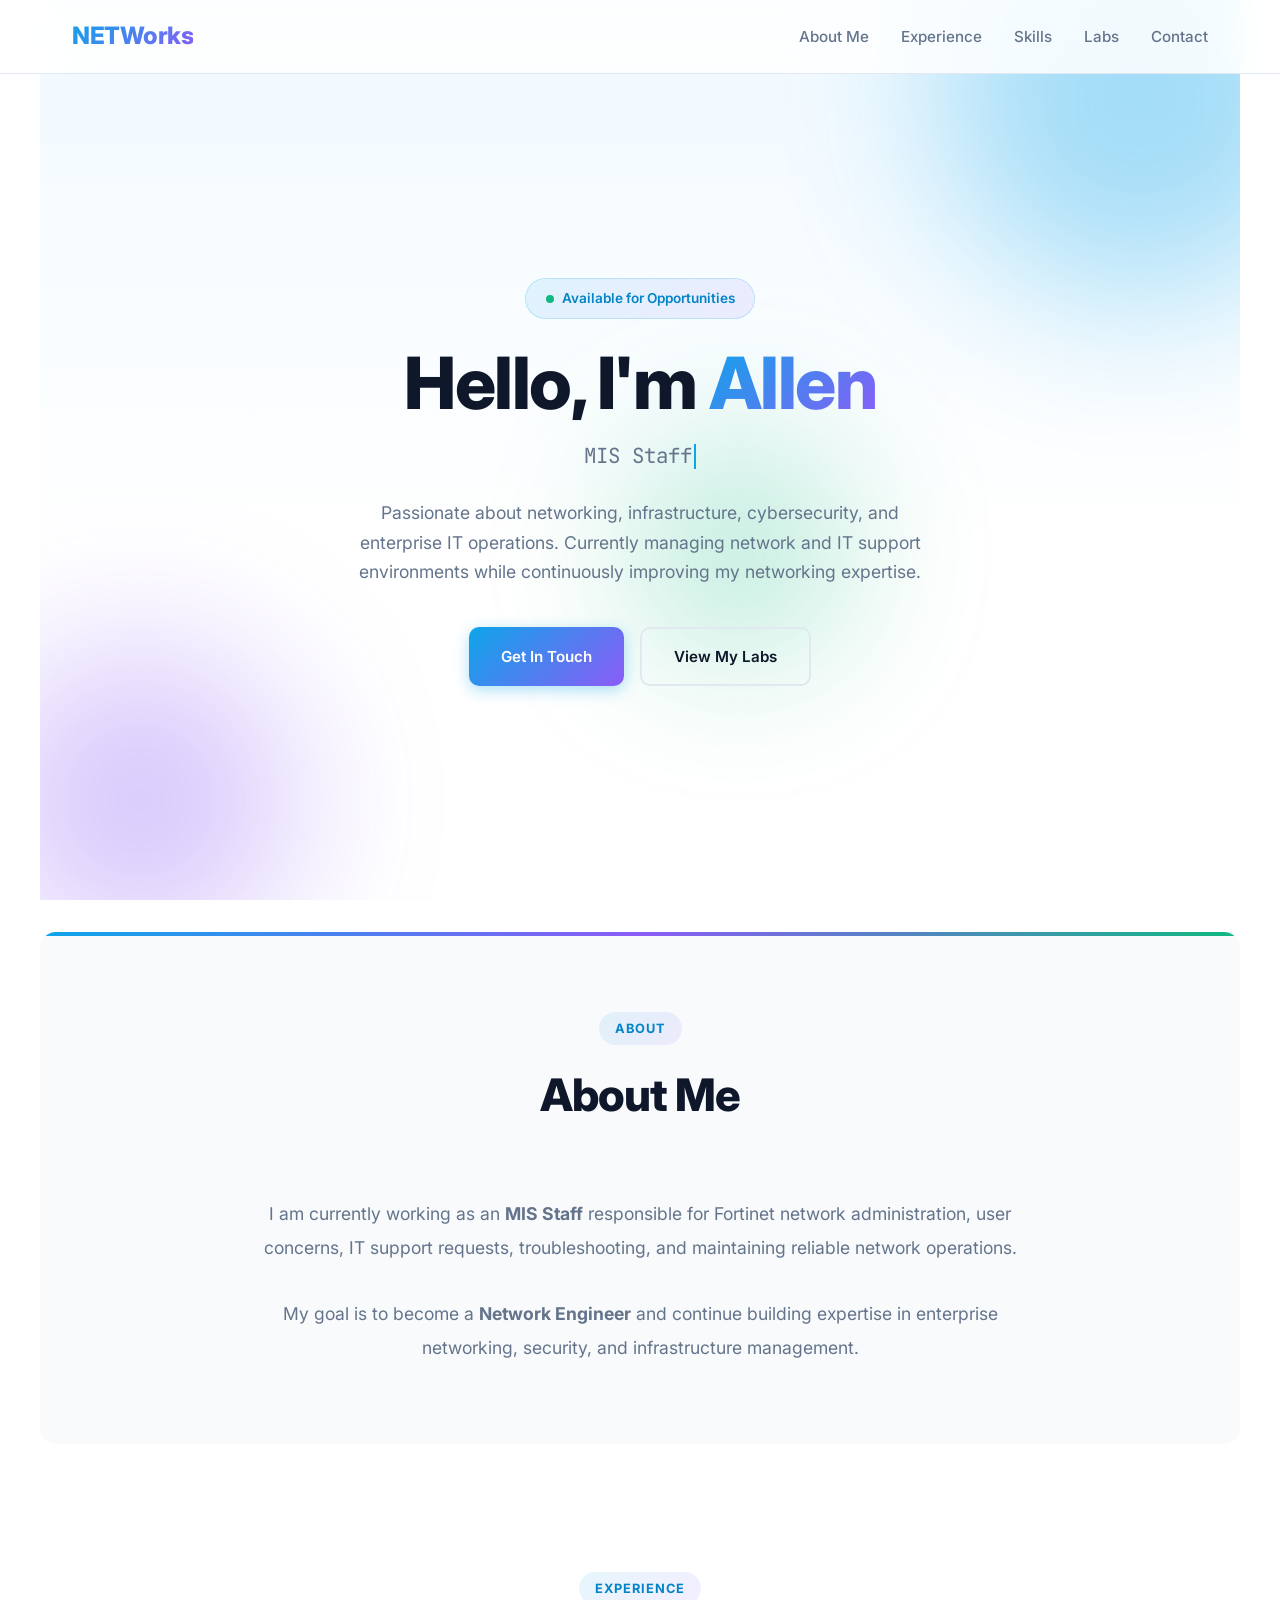
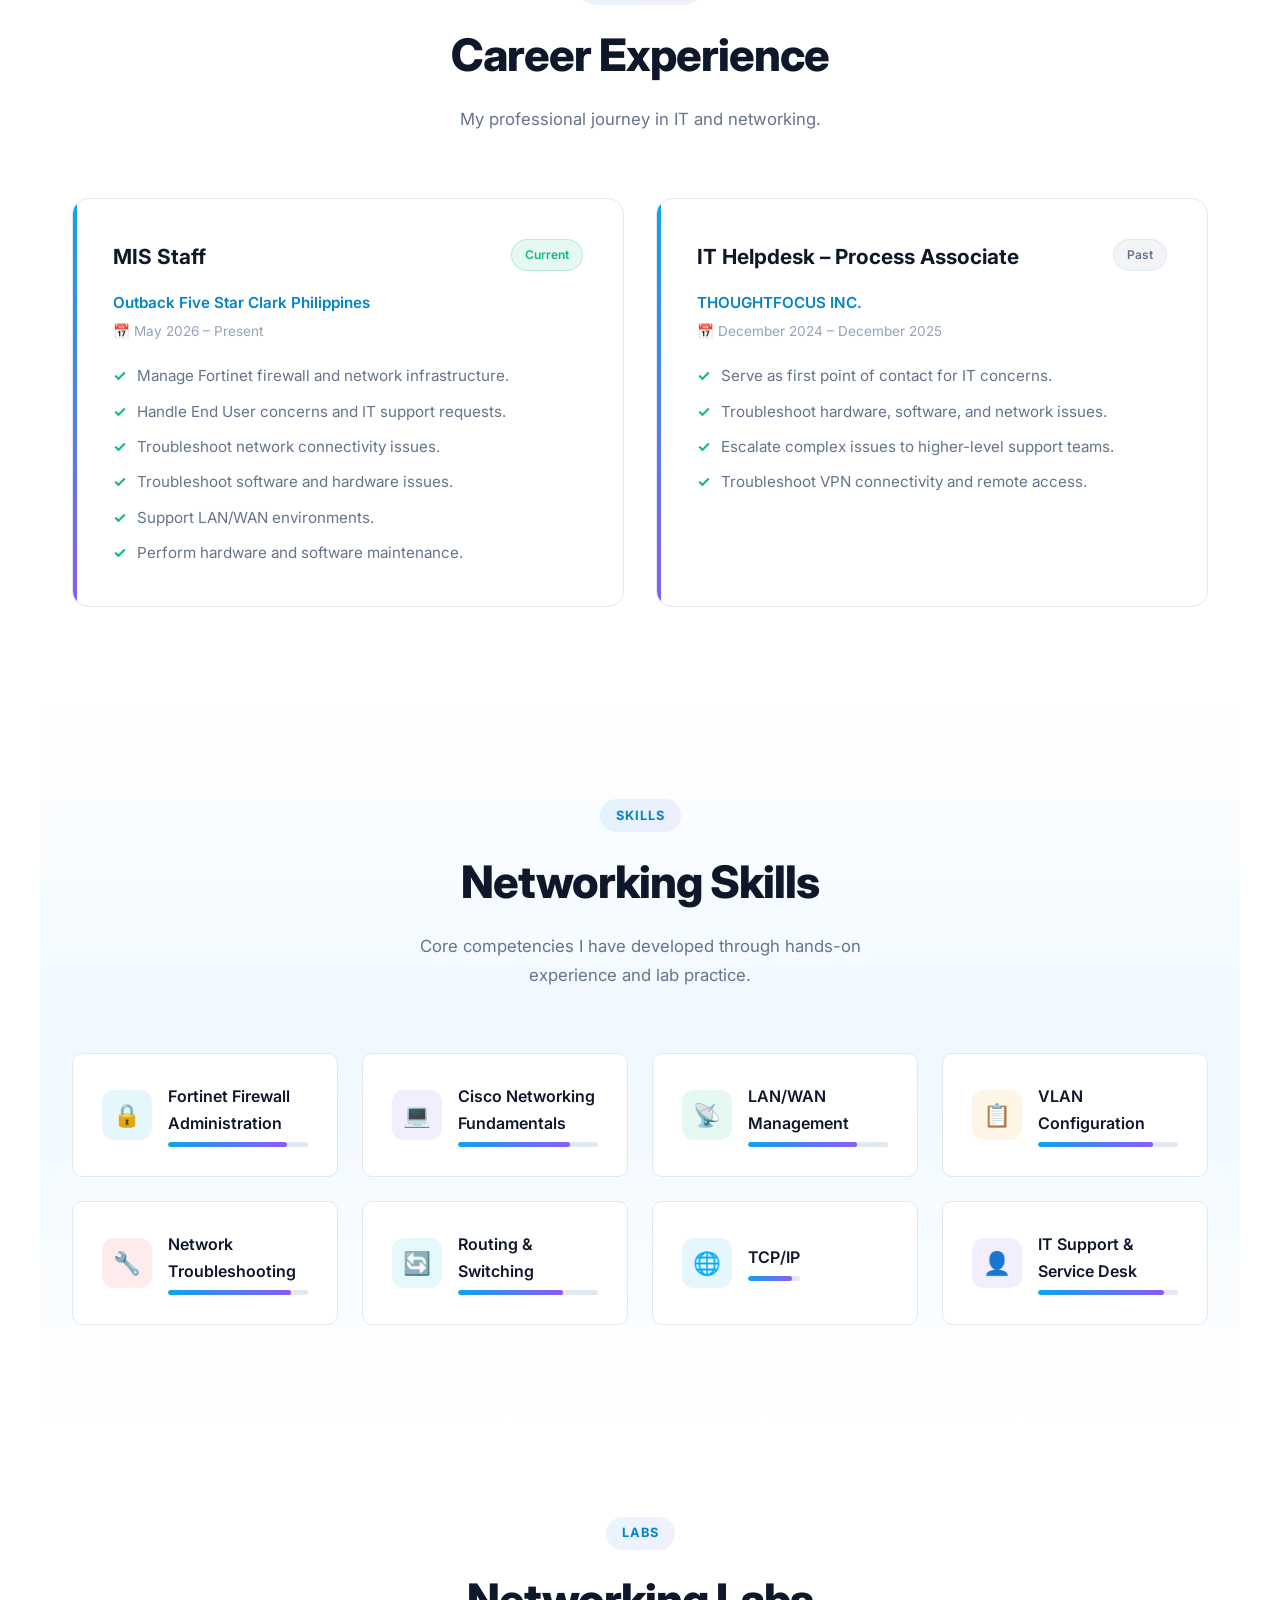
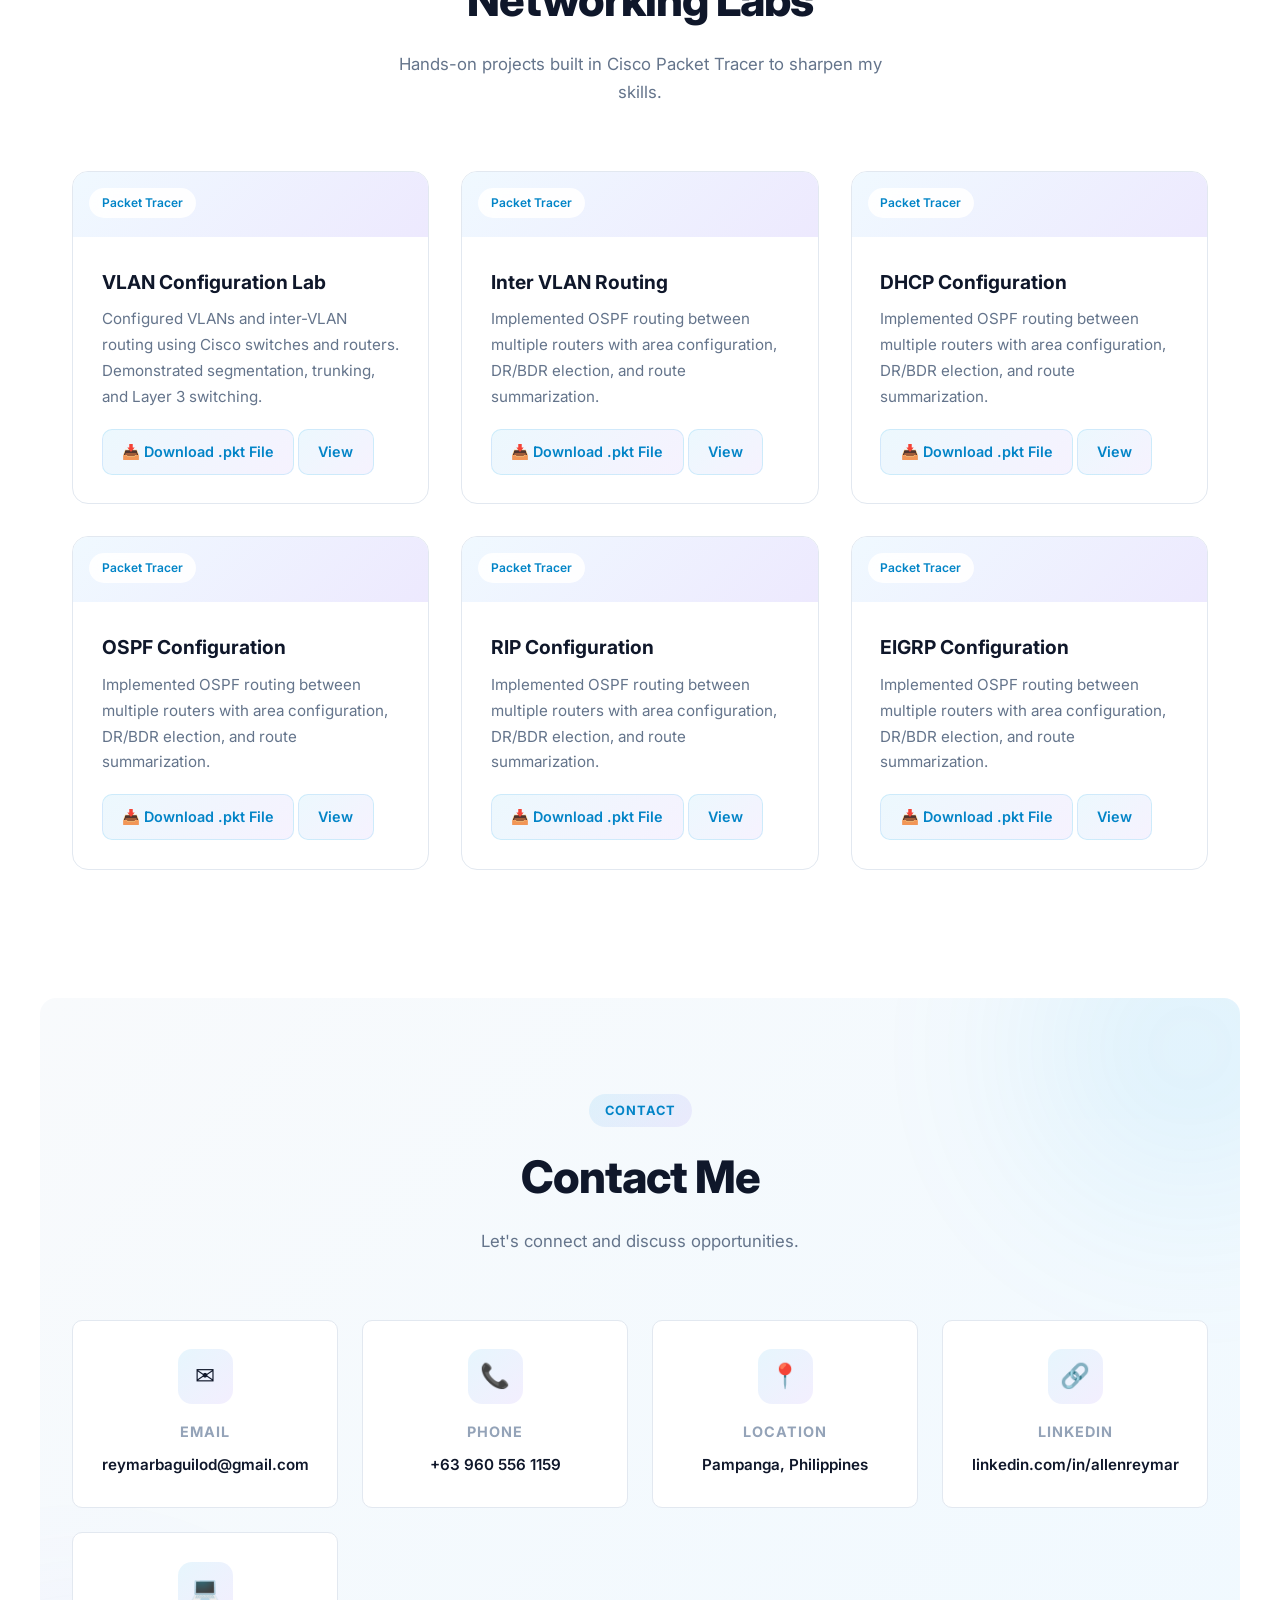
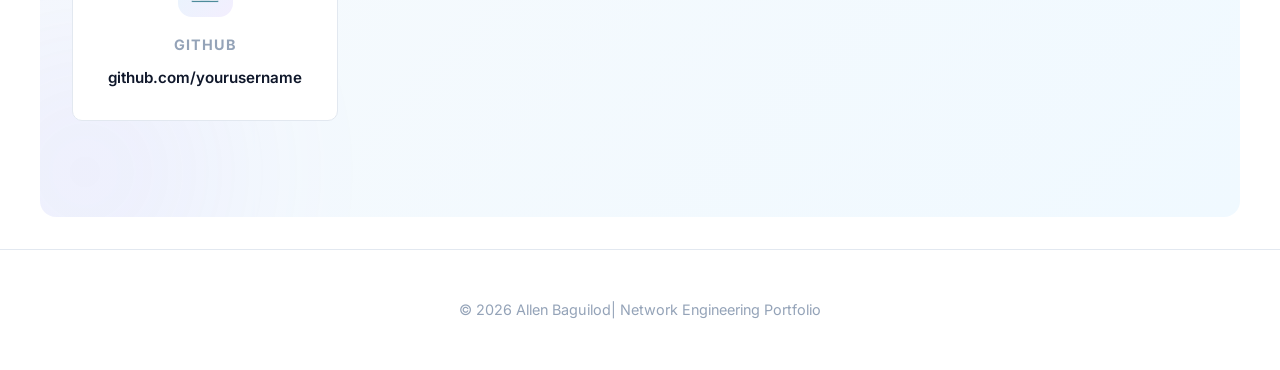
==== commit 44dce814: "Fix HTML encoding issues in index.html" ====
--- a/index.html
+++ b/index.html
@@ -337,7 +337,7 @@
                 <div class="contact-icon">&#128279;</div>
                 <h4>LinkedIn</h4>
                 <a href="https://linkedin.com/in/yourprofile" target="_blank"
-                    rel="noopener">linkedin.com/in/yourprofile</a>
+                    rel="noopener">linkedin.com/in/allenreymar</a>
             </div>
             <div class="contact-item">
                 <div class="contact-icon">&#128187;</div>
@@ -360,4 +360,4 @@
 
 </body>
 
-</html>+</html>
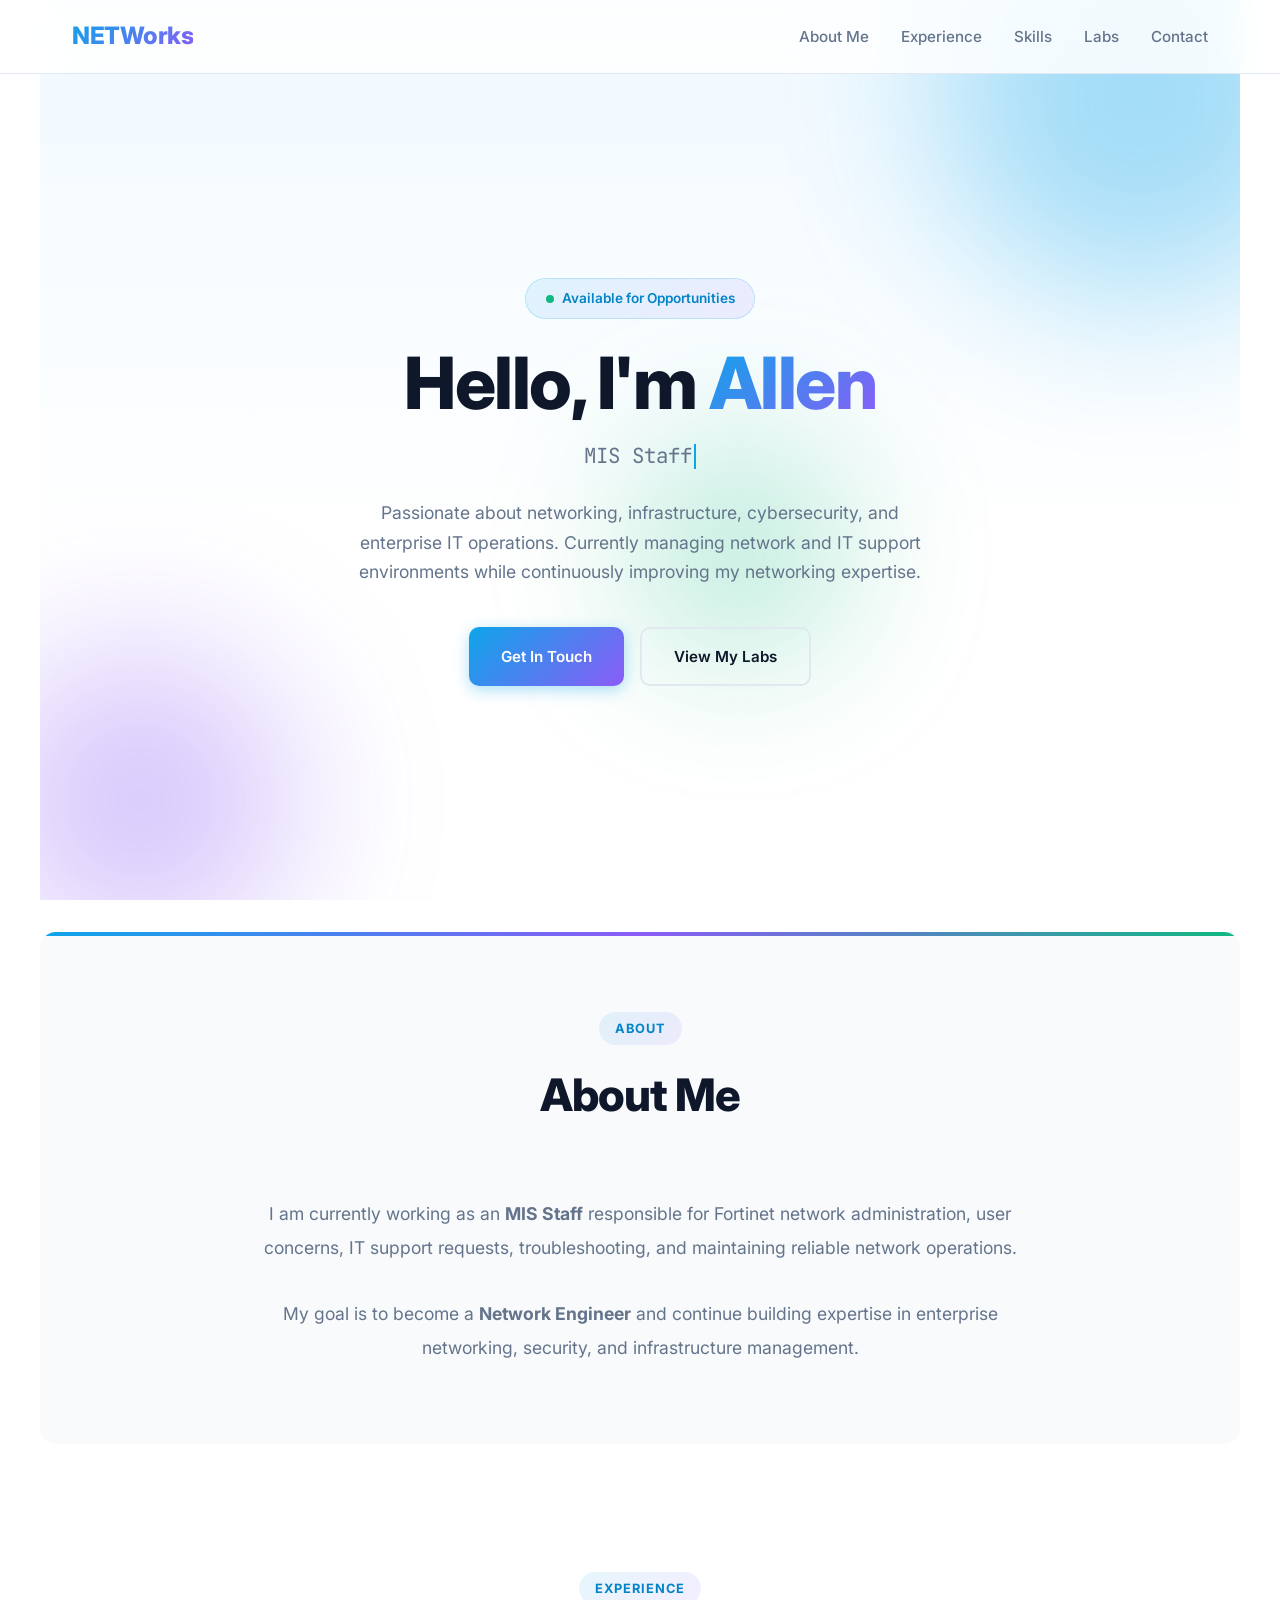
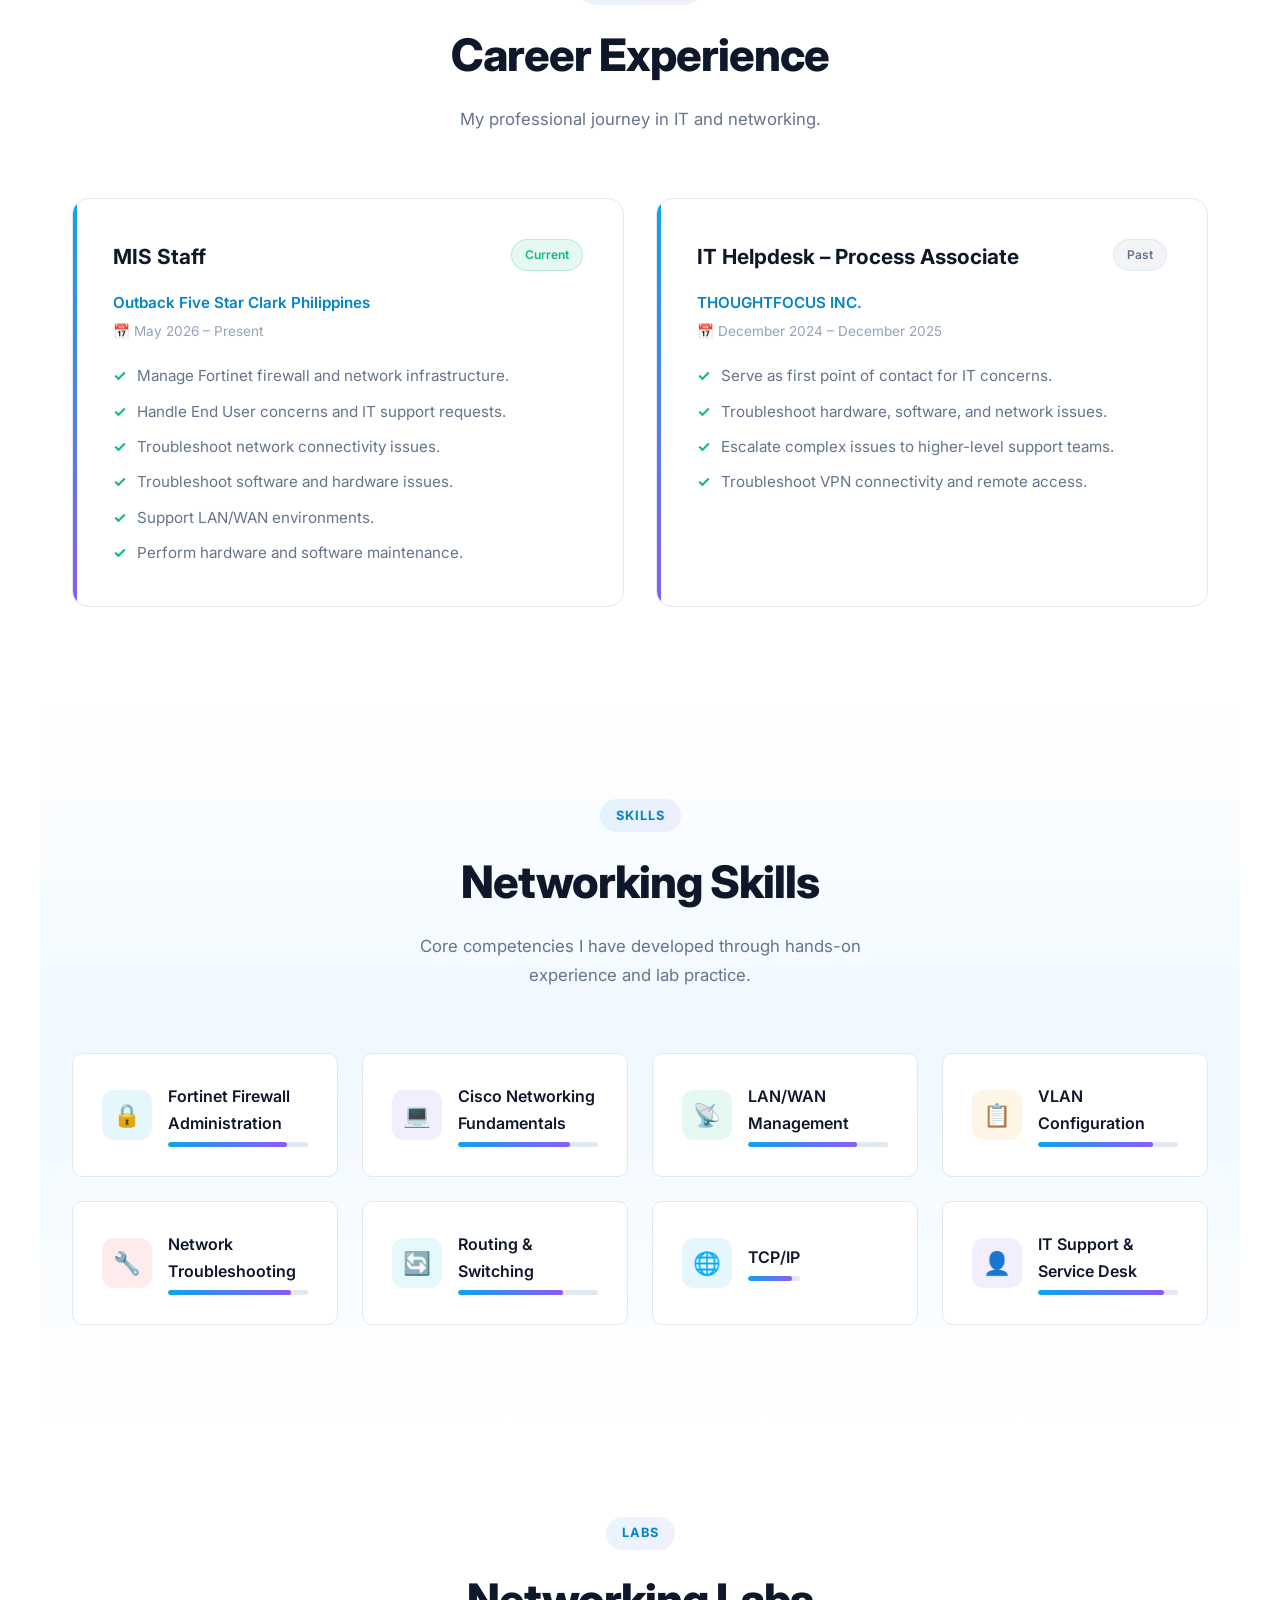
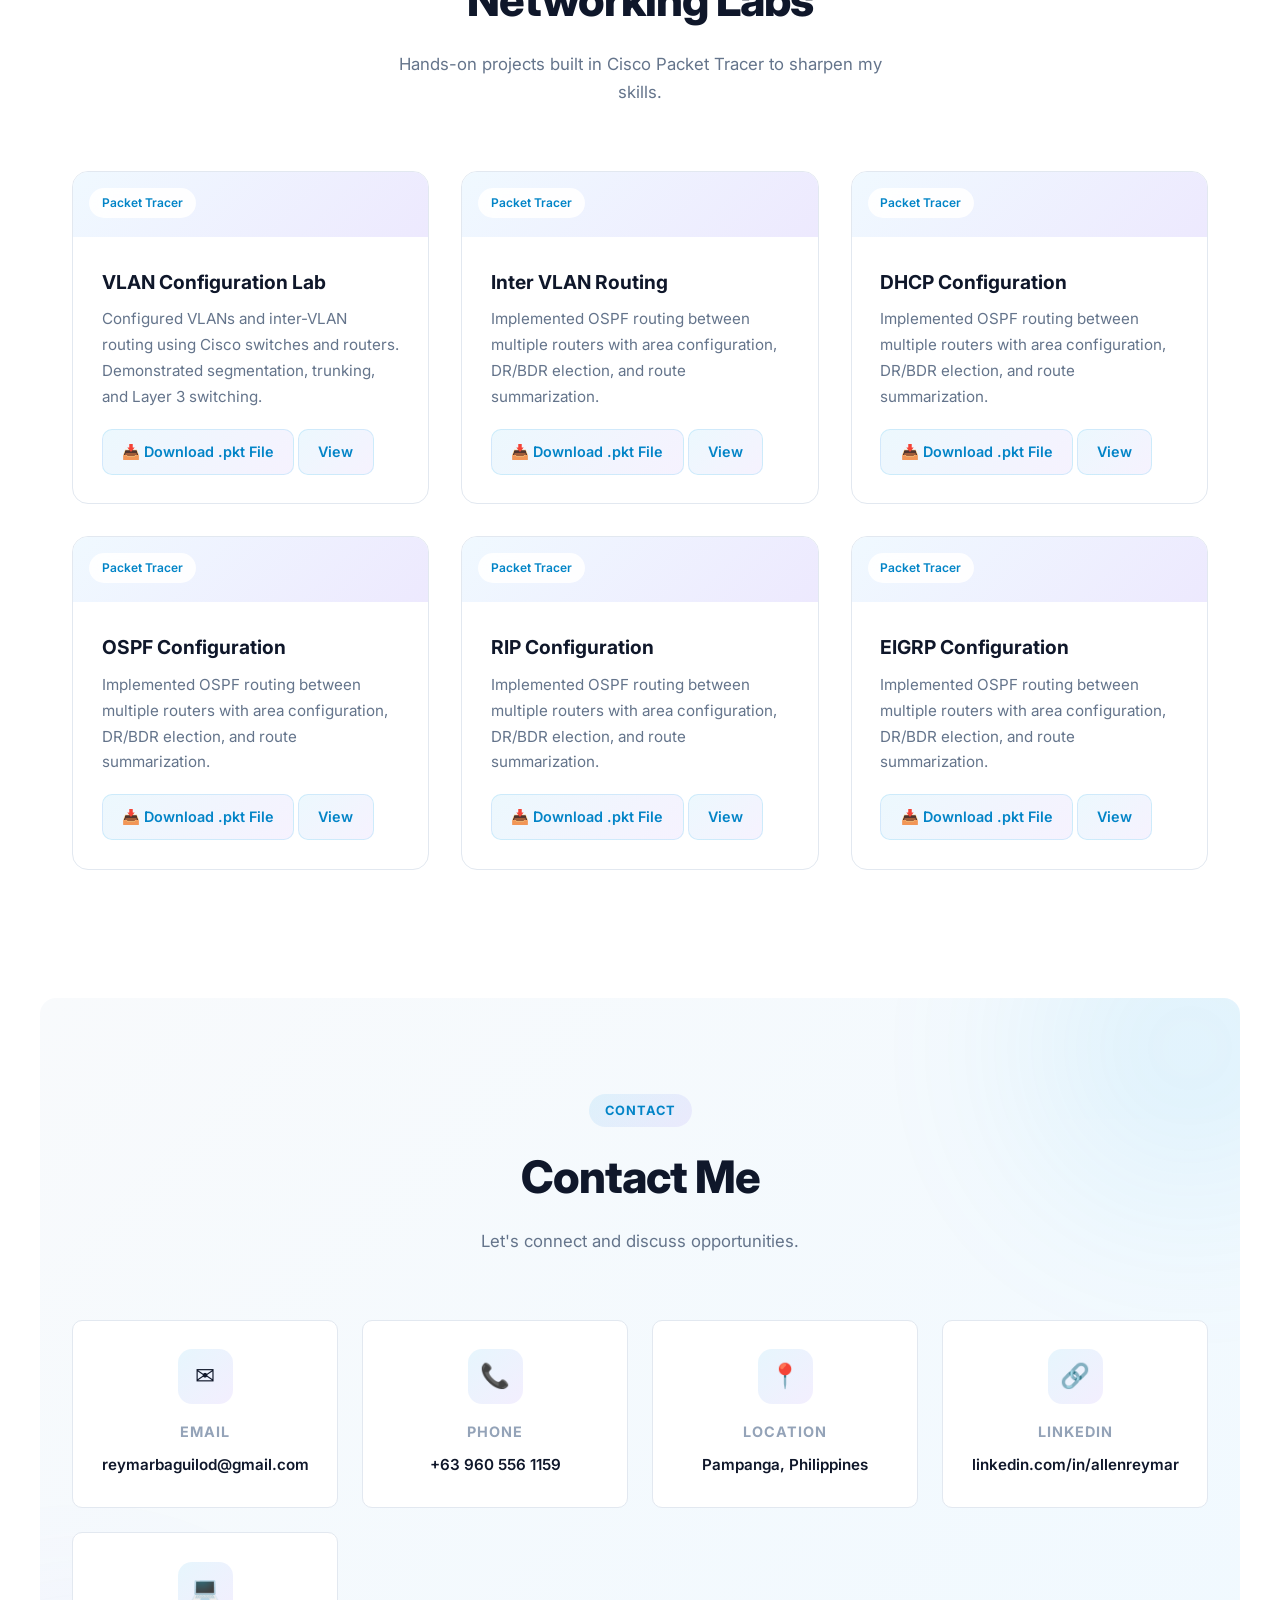
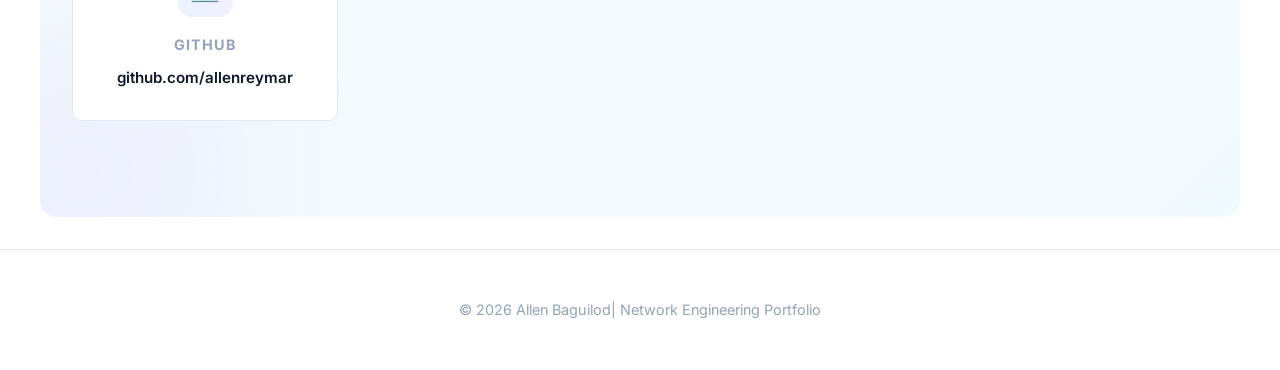
==== commit ed72b071: "Fix HTML formatting and structure" ====
--- a/index.html
+++ b/index.html
@@ -342,7 +342,7 @@
             <div class="contact-item">
                 <div class="contact-icon">&#128187;</div>
                 <h4>GitHub</h4>
-                <a href="https://github.com/yourusername" target="_blank" rel="noopener">github.com/yourusername</a>
+                <a href="https://github.com/yourusername" target="_blank" rel="noopener">github.com/allenreymar</a>
             </div>
         </div>
     </section>
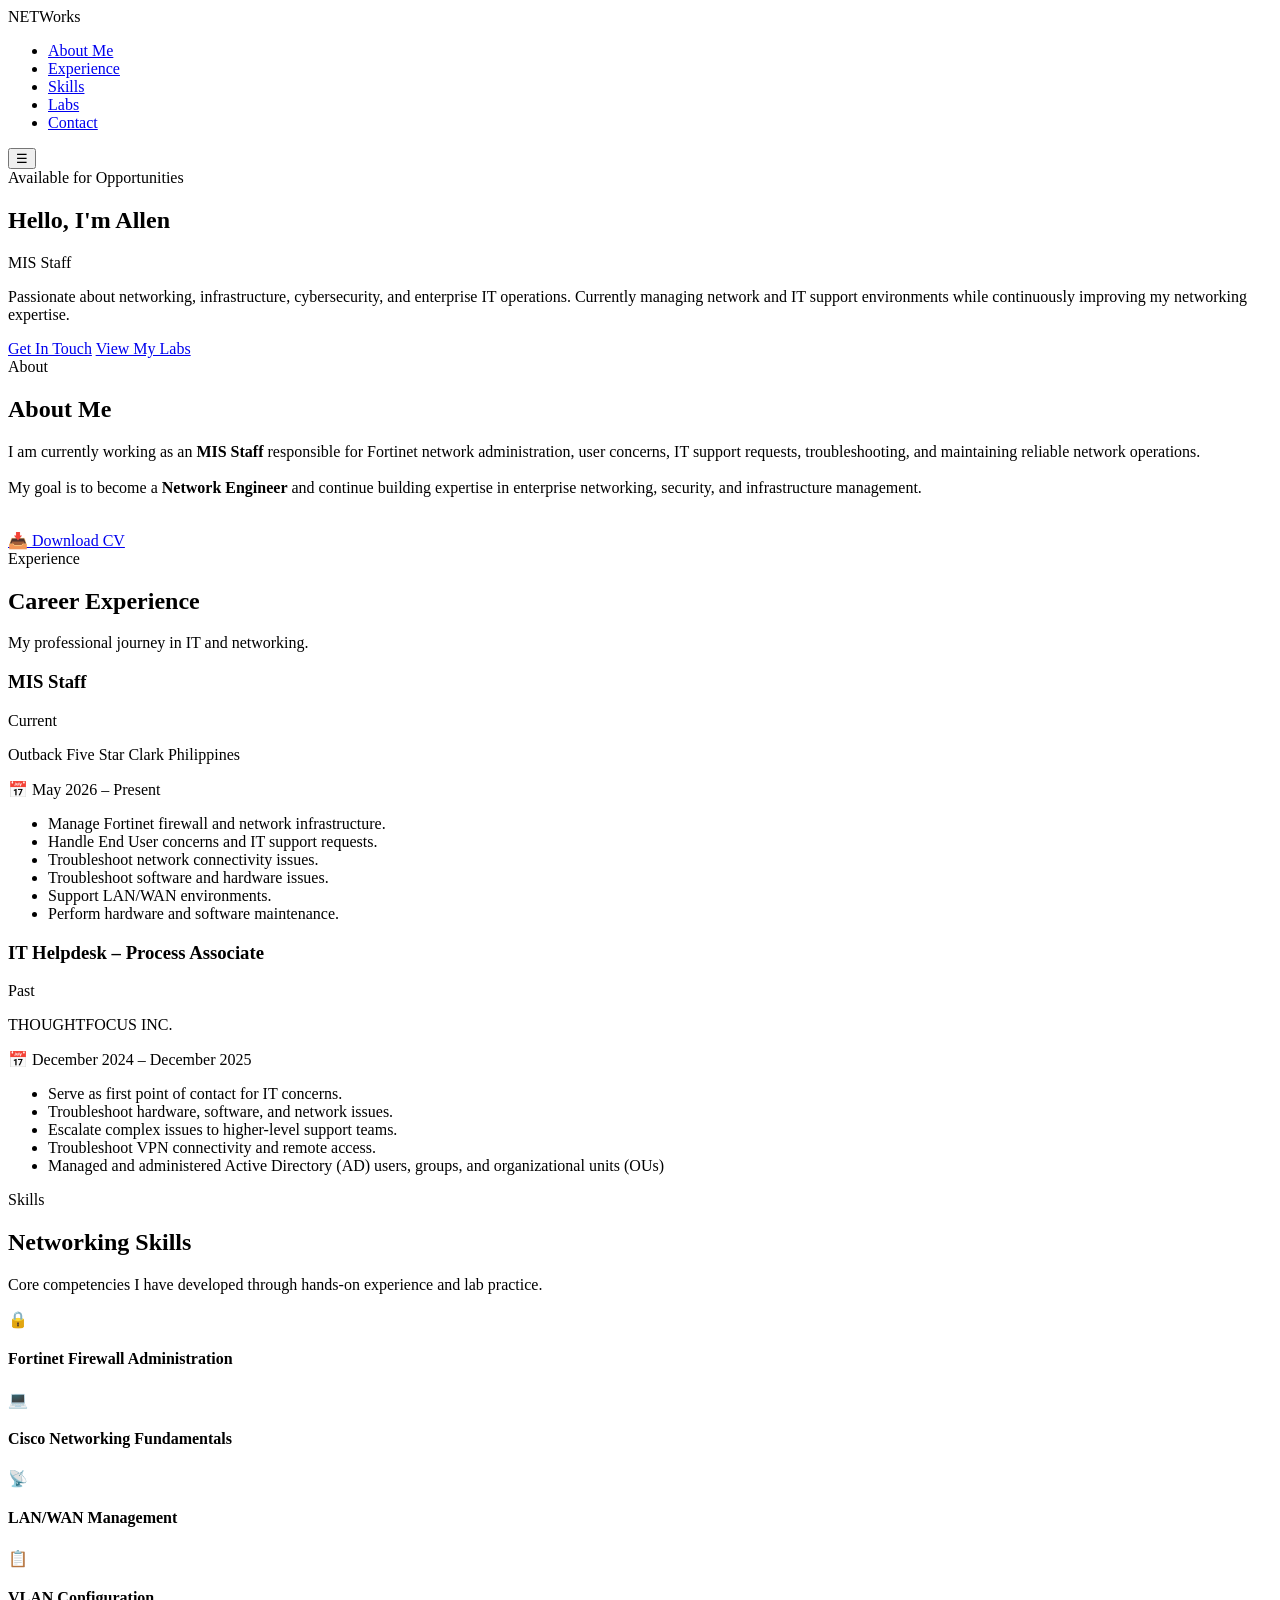
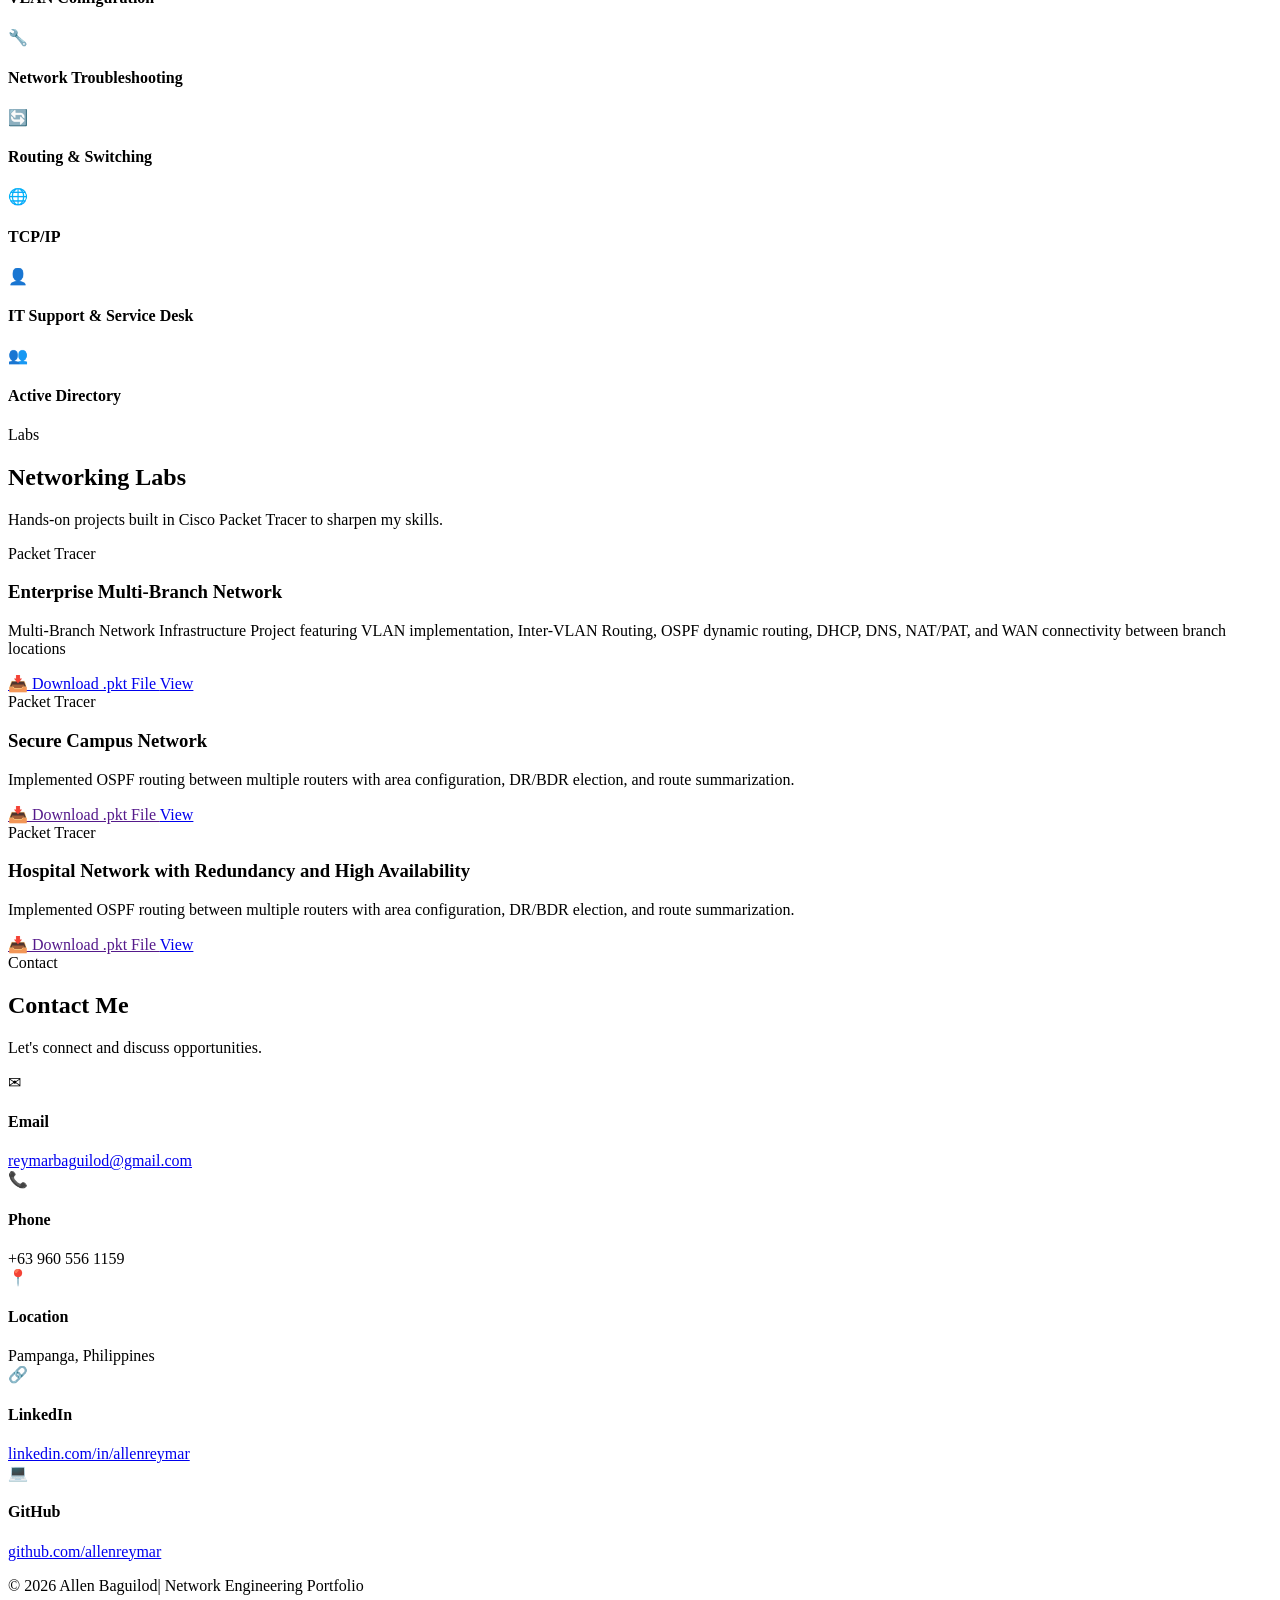
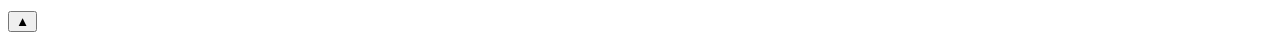
==== commit 87d1eaa4: "Update index.html" ====
--- a/index.html
+++ b/index.html
@@ -1,363 +1,353 @@
 <!DOCTYPE html>
 <html lang="en">
 
-<head>
-    <meta charset="UTF-8">
-    <meta name="viewport" content="width=device-width, initial-scale=1.0">
-    <title>My Network Engineering Portfolio</title>
-    <link rel="preconnect" href="https://fonts.googleapis.com">
-    <link rel="preconnect" href="https://fonts.gstatic.com" crossorigin>
-    <link
-        href="https://fonts.googleapis.com/css2?family=Inter:wght@300;400;500;600;700;800&family=JetBrains+Mono:wght@400;500;600&display=swap"
-        rel="stylesheet">
-    <link rel="stylesheet" href="styles.css">
-
-    <base target="_blank">
-</head>
-
-<body>
-
-    <!-- Navigation -->
-    <header id="navbar">
-        <nav>
-            <div class="logo">NETWorks</div>
-            <ul class="nav-links" id="navLinks">
-                <li><a href="#about">About Me</a></li>
-                <li><a href="#experience">Experience</a></li>
-                <li><a href="#skills">Skills</a></li>
-                <li><a href="#labs">Labs</a></li>
-                <li><a href="#contact">Contact</a></li>
-            </ul>
-            <button class="mobile-menu-btn" id="mobileMenuBtn" aria-label="Toggle menu">&#9776;</button>
-        </nav>
-    </header>
-
-    <!-- Hero Section -->
-    <section id="hero">
-        <div class="hero-bg-decoration">
-            <div class="orb orb-1"></div>
-            <div class="orb orb-2"></div>
-            <div class="orb orb-3"></div>
-        </div>
-        <div class="hero-content">
-            <div class="hero-badge">
-                <span class="dot"></span>
-                Available for Opportunities
-            </div>
-            <h1>Hello, I'm <span class="gradient-text">Allen</span></h1>
-            <div class="hero-subtitle">
-                <span id="typewriter"></span><span class="cursor"></span>
-            </div>
-            <p class="hero-desc">
-                Passionate about networking, infrastructure, cybersecurity, and enterprise IT operations.
-                Currently managing network and IT support environments while continuously improving my networking
-                expertise.
-            </p>
-            <div class="hero-buttons">
-                <a href="#contact" class="btn btn-primary">Get In Touch</a>
-                <a href="#labs" class="btn btn-outline">View My Labs</a>
-            </div>
-        </div>
-    </section>
-
-    <!-- About Me -->
-    <section id="about" class="reveal">
-        <div class="section-header">
-            <span class="section-label">About</span>
-            <h2>About Me</h2>
-        </div>
-        <div class="about-content">
-            <p>
-                I am currently working as an <strong>MIS Staff</strong> responsible for Fortinet network administration,
-                user concerns, IT support requests, troubleshooting, and maintaining reliable network operations.
-                <br><br>
-                My goal is to become a <strong>Network Engineer</strong> and continue building expertise in enterprise
-                networking,
-                security, and infrastructure management.
-            </p>
-        </div>
-    </section>
-
-    <!-- Career Experience -->
-    <section id="experience" class="reveal">
-        <div class="section-header">
-            <span class="section-label">Experience</span>
-            <h2>Career Experience</h2>
-            <p>My professional journey in IT and networking.</p>
-        </div>
-        <div class="experience-grid">
-            <div class="experience-card">
-                <div class="exp-header">
-                    <h3>MIS Staff</h3>
-                    <span class="exp-badge current">Current</span>
-                </div>
-                <p class="exp-company">Outback Five Star Clark Philippines</p>
-                <p class="exp-duration">&#128197; May 2026 &ndash; Present</p>
-                <ul>
-                    <li>Manage Fortinet firewall and network infrastructure.</li>
-                    <li>Handle End User concerns and IT support requests.</li>
-                    <li>Troubleshoot network connectivity issues.</li>
-                    <li>Troubleshoot software and hardware issues.</li>
-                    <li>Support LAN/WAN environments.</li>
-                    <li>Perform hardware and software maintenance.</li>
+    <head>
+        <meta charset="UTF-8">
+        <meta name="viewport" content="width=device-width, initial-scale=1.0">
+        <title>My Network Engineering Portfolio</title>
+        <link rel="preconnect" href="https://fonts.googleapis.com">
+        <link rel="preconnect" href="https://fonts.gstatic.com" crossorigin>
+        <link
+            href="https://fonts.googleapis.com/css2?family=Inter:wght@300;400;500;600;700;800&family=JetBrains+Mono:wght@400;500;600&display=swap"
+            rel="stylesheet">
+        <link rel="stylesheet" href="css/styles.css">
+
+    </head>
+
+    <body>
+
+        <!-- Navigation -->
+        <header id="navbar">
+            <nav>           
+                <div class="logo">NETWorks</div>
+                <ul class="nav-links" id="navLinks">
+                    <li><a href="#about">About Me</a></li>
+                    <li><a href="#experience">Experience</a></li>
+                    <li><a href="#skills">Skills</a></li>
+                    <li><a href="#labs">Labs</a></li>
+                    <li><a href="#contact">Contact</a></li>
                 </ul>
-            </div>
-
-            <div class="experience-card">
-                <div class="exp-header">
-                    <h3>IT Helpdesk &ndash; Process Associate</h3>
-                    <span class="exp-badge past">Past</span>
-                </div>
-                <p class="exp-company">THOUGHTFOCUS INC.</p>
-                <p class="exp-duration">&#128197; December 2024 &ndash; December 2025</p>
-                <ul>
-                    <li>Serve as first point of contact for IT concerns.</li>
-                    <li>Troubleshoot hardware, software, and network issues.</li>
-                    <li>Escalate complex issues to higher-level support teams.</li>
-                    <li>Troubleshoot VPN connectivity and remote access.</li>
-                </ul>
-            </div>
-        </div>
-    </section>
-
-    <!-- Networking Skills -->
-    <section id="skills" class="reveal">
-        <div class="section-header">
-            <span class="section-label">Skills</span>
-            <h2>Networking Skills</h2>
-            <p>Core competencies I have developed through hands-on experience and lab practice.</p>
-        </div>
-        <div class="skills-grid">
-            <div class="skill-card">
-                <div class="skill-icon blue">&#128274;</div>
-                <div class="skill-info">
-                    <h4>Fortinet Firewall Administration</h4>
-                    <div class="skill-bar">
-                        <div class="skill-bar-fill" data-width="85%"></div>
-                    </div>
-                </div>
-            </div>
-            <div class="skill-card">
-                <div class="skill-icon purple">&#128187;</div>
-                <div class="skill-info">
-                    <h4>Cisco Networking Fundamentals</h4>
-                    <div class="skill-bar">
-                        <div class="skill-bar-fill" data-width="80%"></div>
-                    </div>
-                </div>
-            </div>
-            <div class="skill-card">
-                <div class="skill-icon green">&#128225;</div>
-                <div class="skill-info">
-                    <h4>LAN/WAN Management</h4>
-                    <div class="skill-bar">
-                        <div class="skill-bar-fill" data-width="78%"></div>
-                    </div>
-                </div>
-            </div>
-            <div class="skill-card">
-                <div class="skill-icon orange">&#128203;</div>
-                <div class="skill-info">
-                    <h4>VLAN Configuration</h4>
-                    <div class="skill-bar">
-                        <div class="skill-bar-fill" data-width="82%"></div>
-                    </div>
-                </div>
-            </div>
-            <div class="skill-card">
-                <div class="skill-icon red">&#128295;</div>
-                <div class="skill-info">
-                    <h4>Network Troubleshooting</h4>
-                    <div class="skill-bar">
-                        <div class="skill-bar-fill" data-width="88%"></div>
-                    </div>
-                </div>
-            </div>
-            <div class="skill-card">
-                <div class="skill-icon cyan">&#128260;</div>
-                <div class="skill-info">
-                    <h4>Routing &amp; Switching</h4>
-                    <div class="skill-bar">
-                        <div class="skill-bar-fill" data-width="75%"></div>
-                    </div>
-                </div>
-            </div>
-            <div class="skill-card">
-                <div class="skill-icon blue">&#127760;</div>
-                <div class="skill-info">
-                    <h4>TCP/IP</h4>
-                    <div class="skill-bar">
-                        <div class="skill-bar-fill" data-width="85%"></div>
-                    </div>
-                </div>
-            </div>
-            <div class="skill-card">
-                <div class="skill-icon purple">&#128100;</div>
-                <div class="skill-info">
-                    <h4>IT Support &amp; Service Desk</h4>
-                    <div class="skill-bar">
-                        <div class="skill-bar-fill" data-width="90%"></div>
-                    </div>
-                </div>
-            </div>
-        </div>
-    </section>
-
-    <!-- Networking Labs -->
-    <section id="labs" class="reveal">
-        <div class="section-header">
-            <span class="section-label">Labs</span>
-            <h2>Networking Labs</h2>
-            <p>Hands-on projects built in Cisco Packet Tracer to sharpen my skills.</p>
-        </div>
-        <div class="labs-grid">
-            <div class="lab-card">
-                <div class="lab-image">
-                    <span class="lab-tag">Packet Tracer</span>
-                </div>
-                <div class="lab-body">
-                    <h3>VLAN Configuration Lab</h3>
-                    <p>Configured VLANs and inter-VLAN routing using Cisco switches and routers. Demonstrated
-                        segmentation, trunking, and Layer 3 switching.</p>
-                    <a href="files/vlan-lab.pkt" class="lab-download" download>
-                        &#128229; Download .pkt File
-                    </a>
-                    <a href="files/vlan-lab.pkt" class="lab-download" download>
-                        View
-                    </a>
-                </div>
-            </div>
-
-            <div class="lab-card">
-                <div class="lab-image">
-                    <span class="lab-tag">Packet Tracer</span>
-                </div>
-                <div class="lab-body">
-                    <h3>Inter VLAN Routing</h3>
-                    <p>Implemented OSPF routing between multiple routers with area configuration, DR/BDR election, and
-                        route summarization.</p>
-                    <a href="files/ospf-lab.pkt" class="lab-download" download>
-                        &#128229; Download .pkt File
-                    </a>
-                    <a href="files/vlan-lab.pkt" class="lab-download" download>
-                        View
-                    </a>
-                </div>
-            </div>
-            <div class="lab-card">
-                <div class="lab-image">
-                    <span class="lab-tag">Packet Tracer</span>
-                </div>
-                <div class="lab-body">
-                    <h3>DHCP Configuration</h3>
-                    <p>Implemented OSPF routing between multiple routers with area configuration, DR/BDR election, and
-                        route summarization.</p>
-                    <a href="files/ospf-lab.pkt" class="lab-download" download>
-                        &#128229; Download .pkt File
-                    </a>
-                    <a href="files/vlan-lab.pkt" class="lab-download" download>
-                        View
-                    </a>
-                </div>
-            </div>
-            <div class="lab-card">
-                <div class="lab-image">
-                    <span class="lab-tag">Packet Tracer</span>
-                </div>
-                <div class="lab-body">
-                    <h3>OSPF Configuration</h3>
-                    <p>Implemented OSPF routing between multiple routers with area configuration, DR/BDR election, and
-                        route summarization.</p>
-                    <a href="files/ospf-lab.pkt" class="lab-download" download>
-                        &#128229; Download .pkt File
-                    </a>
-                    <a href="files/vlan-lab.pkt" class="lab-download" download>
-                        View
-                    </a>
-                </div>
-            </div>
-            <div class="lab-card">
-                <div class="lab-image">
-                    <span class="lab-tag">Packet Tracer</span>
-                </div>
-                <div class="lab-body">
-                    <h3>RIP Configuration</h3>
-                    <p>Implemented OSPF routing between multiple routers with area configuration, DR/BDR election, and
-                        route summarization.</p>
-                    <a href="files/ospf-lab.pkt" class="lab-download" download>
-                        &#128229; Download .pkt File
-                    </a>
-                    <a href="files/vlan-lab.pkt" class="lab-download" download>
-                        View
-                    </a>
-                </div>
-            </div>
-            <div class="lab-card">
-                <div class="lab-image">
-                    <span class="lab-tag">Packet Tracer</span>
-                </div>
-                <div class="lab-body">
-                    <h3>EIGRP Configuration</h3>
-                    <p>Implemented OSPF routing between multiple routers with area configuration, DR/BDR election, and
-                        route summarization.</p>
-                    <a href="files/ospf-lab.pkt" class="lab-download" download>
-                        &#128229; Download .pkt File
-                    </a>
-                    <a href="files/vlan-lab.pkt" class="lab-download" download>
-                        View
-                    </a>
-                </div>
-            </div>
-    </section>
-
-    <!-- Contact -->
-    <section id="contact" class="reveal">
-        <div class="section-header">
-            <span class="section-label">Contact</span>
-            <h2>Contact Me</h2>
-            <p>Let's connect and discuss opportunities.</p>
-        </div>
-        <div class="contact-grid">
-            <div class="contact-item">
-                <div class="contact-icon">&#9993;</div>
-                <h4>Email</h4>
-                <a href="mailto:your.email@example.com">reymarbaguilod@gmail.com</a>
-            </div>
-            <div class="contact-item">
-                <div class="contact-icon">&#128222;</div>
-                <h4>Phone</h4>
-                <span>+63 960 556 1159</span>
-            </div>
-            <div class="contact-item">
-                <div class="contact-icon">&#128205;</div>
-                <h4>Location</h4>
-                <span>Pampanga, Philippines</span>
-            </div>
-            <div class="contact-item">
-                <div class="contact-icon">&#128279;</div>
-                <h4>LinkedIn</h4>
-                <a href="https://linkedin.com/in/yourprofile" target="_blank"
-                    rel="noopener">linkedin.com/in/allenreymar</a>
-            </div>
-            <div class="contact-item">
-                <div class="contact-icon">&#128187;</div>
-                <h4>GitHub</h4>
-                <a href="https://github.com/yourusername" target="_blank" rel="noopener">github.com/allenreymar</a>
-            </div>
-        </div>
-    </section>
-
-    <!-- Footer -->
-    <footer>
-        <p>&#169; 2026 Allen Baguilod| Network Engineering Portfolio</p>
-    </footer>
-
-    <!-- Scroll to Top -->
-    <button class="scroll-top" id="scrollTop" aria-label="Scroll to top">&#9650;</button>
-
-    <script src="script.js"></script>
-
-
-</body>
-
-</html>
+                <button class="mobile-menu-btn" id="mobileMenuBtn"
+                    aria-label="Toggle menu">&#9776;</button>
+            </nav>
+        </header>
+
+        <!-- Hero Section -->
+        <section id="hero">
+            <div class="hero-bg-decoration">
+                <div class="orb orb-1"></div>
+                <div class="orb orb-2"></div>
+                <div class="orb orb-3"></div>
+            </div>
+            <div class="hero-content">
+                <div class="hero-badge">
+                    <span class="dot"></span>
+                    Available for Opportunities
+                </div>
+                <h1>Hello, I'm <span class="gradient-text">Allen</span></h1>
+                <div class="hero-subtitle">
+                    <span id="typewriter"></span><span class="cursor"></span>
+                </div>
+                <p class="hero-desc">
+                    Passionate about networking, infrastructure, cybersecurity,
+                    and enterprise IT operations.
+                    Currently managing network and IT support environments while
+                    continuously improving my networking
+                    expertise.
+                </p>
+                <div class="hero-buttons">
+                    <a href="#contact" class="btn btn-primary">Get In Touch</a>
+                    <a href="#labs" class="btn btn-outline">View My Labs</a>
+                </div>
+            </div>
+        </section>
+
+        <!-- About Me -->
+        <section id="about" class="reveal">
+            <div class="section-header">
+                <span class="section-label">About</span>
+                <h2>About Me</h2>
+            </div>
+            <div class="about-content">
+                <p>
+                    I am currently working as an <strong>MIS Staff</strong>
+                    responsible for Fortinet network administration,
+                    user concerns, IT support requests, troubleshooting, and
+                    maintaining reliable network operations.
+                    <br><br>
+                    My goal is to become a <strong>Network Engineer</strong> and
+                    continue building expertise in enterprise
+                    networking,
+                    security, and infrastructure management.
+                </p>
+                <br>
+                <a href="files/ospf-lab.pkt" class="lab-download" download>
+                    &#128229; Download CV
+                </a>
+            </div>
+        </section>
+
+        <!-- Career Experience -->
+        <section id="experience" class="reveal">
+            <div class="section-header">
+                <span class="section-label">Experience</span>
+                <h2>Career Experience</h2>
+                <p>My professional journey in IT and networking.</p>
+            </div>
+            <div class="experience-grid">
+                <div class="experience-card">
+                    <div class="exp-header">
+                        <h3>MIS Staff</h3>
+                        <span class="exp-badge current">Current</span>
+                    </div>
+                    <p class="exp-company">Outback Five Star Clark
+                        Philippines</p>
+                    <p class="exp-duration">&#128197; May 2026 &ndash;
+                        Present</p>
+                    <ul>
+                        <li>Manage Fortinet firewall and network
+                            infrastructure.</li>
+                        <li>Handle End User concerns and IT support
+                            requests.</li>
+                        <li>Troubleshoot network connectivity issues.</li>
+                        <li>Troubleshoot software and hardware issues.</li>
+                        <li>Support LAN/WAN environments.</li>
+                        <li>Perform hardware and software maintenance.</li>
+                    </ul>
+                </div>
+
+                <div class="experience-card">
+                    <div class="exp-header">
+                        <h3>IT Helpdesk &ndash; Process Associate</h3>
+                        <span class="exp-badge past">Past</span>
+                    </div>
+                    <p class="exp-company">THOUGHTFOCUS INC.</p>
+                    <p class="exp-duration">&#128197; December 2024 &ndash;
+                        December 2025</p>
+                    <ul>
+                        <li>Serve as first point of contact for IT
+                            concerns.</li>
+                        <li>Troubleshoot hardware, software, and network
+                            issues.</li>
+                        <li>Escalate complex issues to higher-level support
+                            teams.</li>
+                        <li>Troubleshoot VPN connectivity and remote
+                            access.</li>
+                        <li>Managed and administered Active Directory (AD)
+                            users, groups, and organizational units (OUs)</li>
+                    </ul>
+                </div>
+            </div>
+        </section>
+
+        <!-- Networking Skills -->
+        <section id="skills" class="reveal">
+            <div class="section-header">
+                <span class="section-label">Skills</span>
+                <h2>Networking Skills</h2>
+                <p>Core competencies I have developed through hands-on
+                    experience and lab practice.</p>
+            </div>
+            <div class="skills-grid">
+                <div class="skill-card">
+                    <div class="skill-icon blue">&#128274;</div>
+                    <div class="skill-info">
+                        <h4>Fortinet Firewall Administration</h4>
+                        <div class="skill-bar">
+                            <div class="skill-bar-fill" data-width="85%"></div>
+                        </div>
+                    </div>
+                </div>
+                <div class="skill-card">
+                    <div class="skill-icon purple">&#128187;</div>
+                    <div class="skill-info">
+                        <h4>Cisco Networking Fundamentals</h4>
+                        <div class="skill-bar">
+                            <div class="skill-bar-fill" data-width="80%"></div>
+                        </div>
+                    </div>
+                </div>
+                <div class="skill-card">
+                    <div class="skill-icon green">&#128225;</div>
+                    <div class="skill-info">
+                        <h4>LAN/WAN Management</h4>
+                        <div class="skill-bar">
+                            <div class="skill-bar-fill" data-width="78%"></div>
+                        </div>
+                    </div>
+                </div>
+                <div class="skill-card">
+                    <div class="skill-icon orange">&#128203;</div>
+                    <div class="skill-info">
+                        <h4>VLAN Configuration</h4>
+                        <div class="skill-bar">
+                            <div class="skill-bar-fill" data-width="82%"></div>
+                        </div>
+                    </div>
+                </div>
+                <div class="skill-card">
+                    <div class="skill-icon red">&#128295;</div>
+                    <div class="skill-info">
+                        <h4>Network Troubleshooting</h4>
+                        <div class="skill-bar">
+                            <div class="skill-bar-fill" data-width="88%"></div>
+                        </div>
+                    </div>
+                </div>
+                <div class="skill-card">
+                    <div class="skill-icon cyan">&#128260;</div>
+                    <div class="skill-info">
+                        <h4>Routing &amp; Switching</h4>
+                        <div class="skill-bar">
+                            <div class="skill-bar-fill" data-width="75%"></div>
+                        </div>
+                    </div>
+                </div>
+                <div class="skill-card">
+                    <div class="skill-icon blue">&#127760;</div>
+                    <div class="skill-info">
+                        <h4>TCP/IP</h4>
+                        <div class="skill-bar">
+                            <div class="skill-bar-fill" data-width="85%"></div>
+                        </div>
+                    </div>
+                </div>
+                <div class="skill-card">
+                    <div class="skill-icon purple">&#128100;</div>
+                    <div class="skill-info">
+                        <h4>IT Support &amp; Service Desk</h4>
+                        <div class="skill-bar">
+                            <div class="skill-bar-fill" data-width="90%"></div>
+                        </div>
+                    </div>
+                </div>
+                <div class="skill-card">
+                    <div class="skill-icon purple">&#128101;</div>
+                    <div class="skill-info">
+                        <h4>Active Directory</h4>
+                        <div class="skill-bar">
+                            <div class="skill-bar-fill" data-width="90%"></div>
+                        </div>
+                    </div>
+                </div>
+            </div>
+        </section>
+
+        <!-- Networking Labs -->
+        <section id="labs" class="reveal">
+            <div class="section-header">
+                <span class="section-label">Labs</span>
+                <h2>Networking Labs</h2>
+                <p>Hands-on projects built in Cisco Packet Tracer to sharpen my
+                    skills.</p>
+            </div>
+            <div class="labs-grid">
+                <div class="lab-card">
+                    <div class="lab-image">
+                        <span class="lab-tag">Packet Tracer</span>
+                    </div>
+                    <div class="lab-body">
+                        <h3>Enterprise Multi-Branch Network</h3>
+                        <p>Multi-Branch Network Infrastructure Project featuring VLAN implementation, Inter-VLAN Routing, OSPF dynamic routing, DHCP, DNS, NAT/PAT, and WAN connectivity between branch locations</p>
+                        <a href="./files/Multi_Network.pkt" class="lab-download"
+                            download>
+                            &#128229; Download .pkt File
+                        </a>
+                        <a href="Labs/multinetwork.html" class="lab-download">
+                            View
+                        </a>
+                    </div>
+                </div>
+
+                <div class="lab-card">
+                    <div class="lab-image">
+                        <span class="lab-tag">Packet Tracer</span>
+                    </div>
+                    <div class="lab-body">
+                        <h3>Secure Campus Network</h3>
+                        <p>Implemented OSPF routing between multiple routers
+                            with area configuration, DR/BDR election, and
+                            route summarization.</p>
+                        <a href="" class="lab-download"
+                            download>
+                            &#128229; Download .pkt File
+                        </a>
+                        <a href="Labs/securenetwork.html" class="lab-download">
+                            View
+                        </a>
+                    </div>
+                </div>
+                <div class="lab-card">
+                    <div class="lab-image">
+                        <span class="lab-tag">Packet Tracer</span>
+                    </div>
+                    <div class="lab-body">
+                        <h3>Hospital Network with Redundancy and High
+                            Availability</h3>
+                        <p>Implemented OSPF routing between multiple routers
+                            with area configuration, DR/BDR election, and
+                            route summarization.</p>
+                        <a href="" class="lab-download"
+                            download>
+                            &#128229; Download .pkt File
+                        </a>
+                        <a href="Labs/hospitalnetwork.html" class="lab-download">
+                            View
+                        </a>
+                    </div>
+                </div>
+            </div>
+            <!-- Contact -->
+            <section id="contact" class="reveal">
+                <div class="section-header">
+                    <span class="section-label">Contact</span>
+                    <h2>Contact Me</h2>
+                    <p>Let's connect and discuss opportunities.</p>
+                </div>
+                <div class="contact-grid">
+                    <div class="contact-item">
+                        <div class="contact-icon">&#9993;</div>
+                        <h4>Email</h4>
+                        <a
+                            href="mailto:reymarbaguilod@gmail.com">reymarbaguilod@gmail.com</a>
+                    </div>
+                    <div class="contact-item">
+                        <div class="contact-icon">&#128222;</div>
+                        <h4>Phone</h4>
+                        <span>+63 960 556 1159</span>
+                    </div>
+                    <div class="contact-item">
+                        <div class="contact-icon">&#128205;</div>
+                        <h4>Location</h4>
+                        <span>Pampanga, Philippines</span>
+                    </div>
+                    <div class="contact-item">
+                        <div class="contact-icon">&#128279;</div>
+                        <h4>LinkedIn</h4>
+                        <a href="https://linkedin.com/in/allenreymar"
+                            target="_blank"
+                            rel="noopener">linkedin.com/in/allenreymar</a>
+                    </div>
+                    <div class="contact-item">
+                        <div class="contact-icon">&#128187;</div>
+                        <h4>GitHub</h4>
+                        <a href="https://github.com/allenreymar" target="_blank"
+                            rel="noopener">github.com/allenreymar</a>
+                    </div>
+                </div>
+            </section>
+
+            <!-- Footer -->
+            <footer>
+                <p>&#169; 2026 Allen Baguilod| Network Engineering Portfolio</p>
+            </footer>
+
+            <!-- Scroll to Top -->
+            <button class="scroll-top" id="scrollTop"
+                aria-label="Scroll to top">&#9650;</button>
+
+            <script src="script.js"></script>
+
+        </body>
+
+    </html>
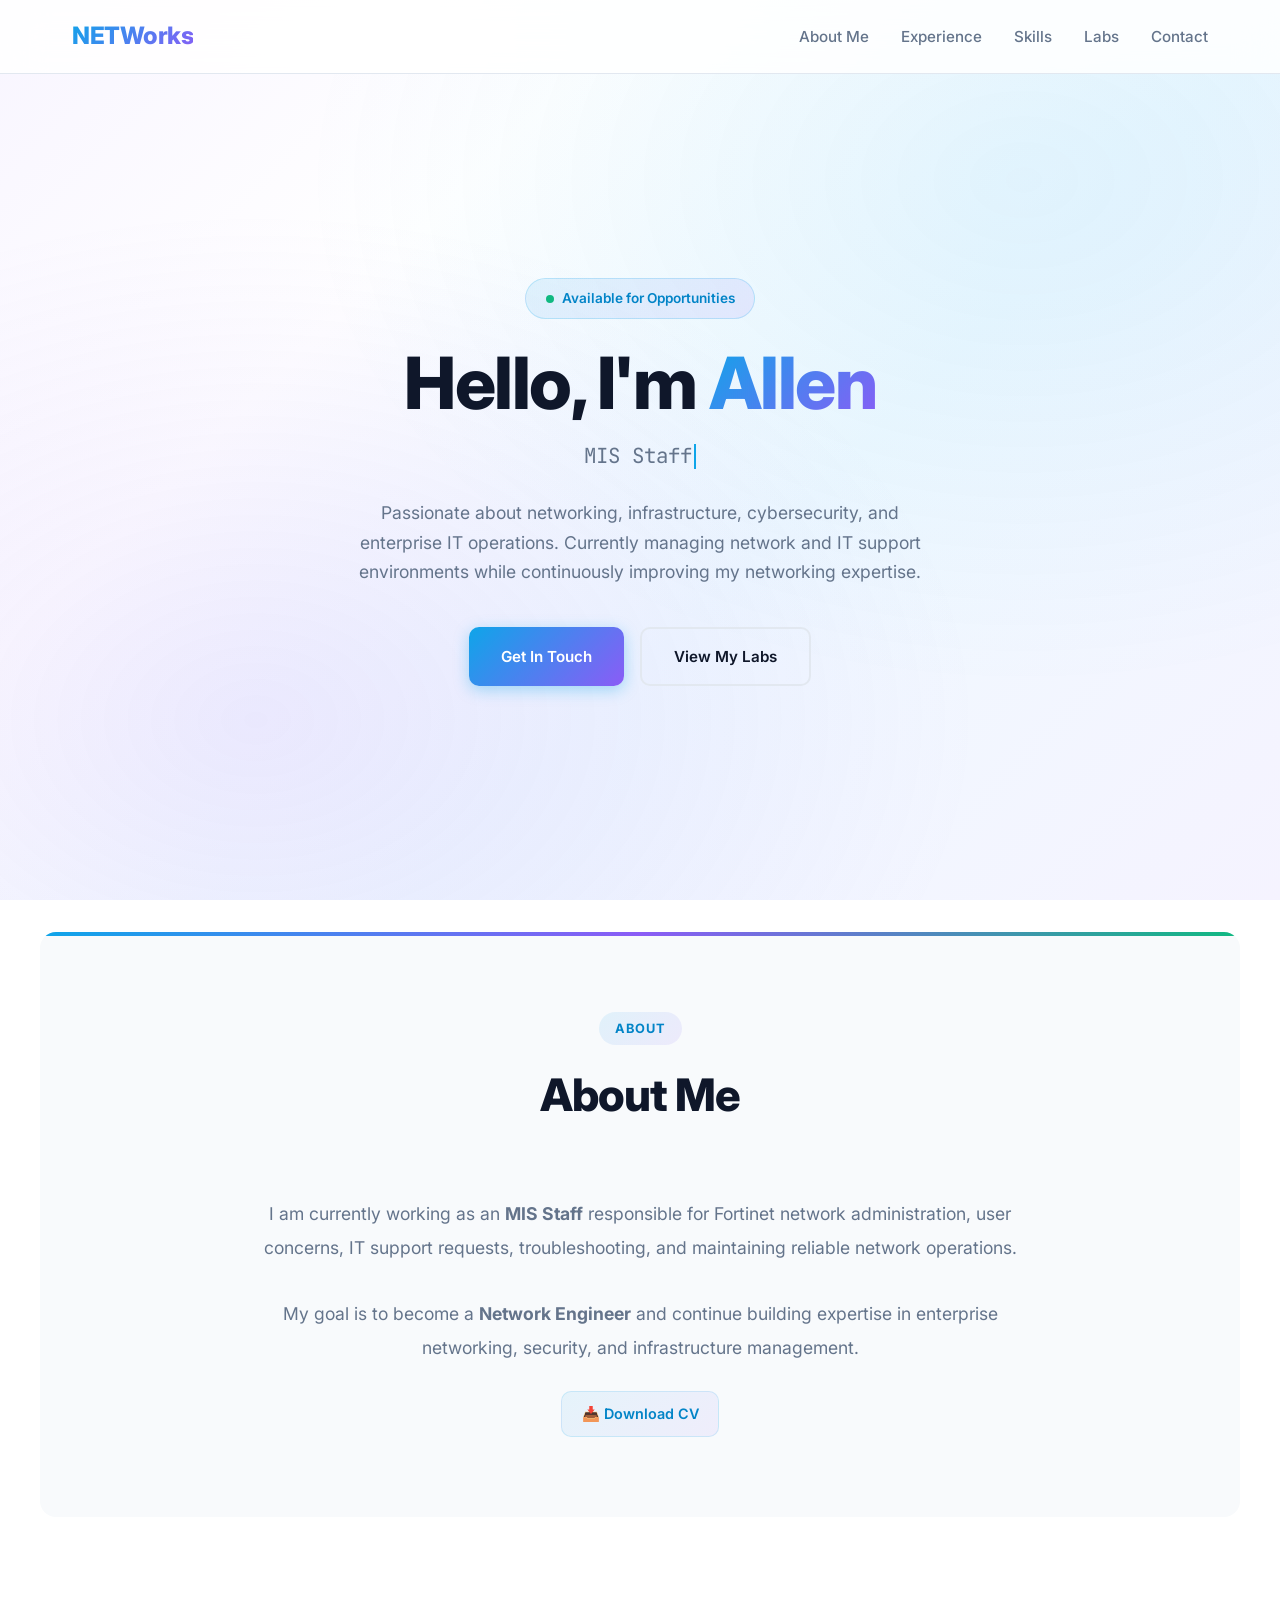
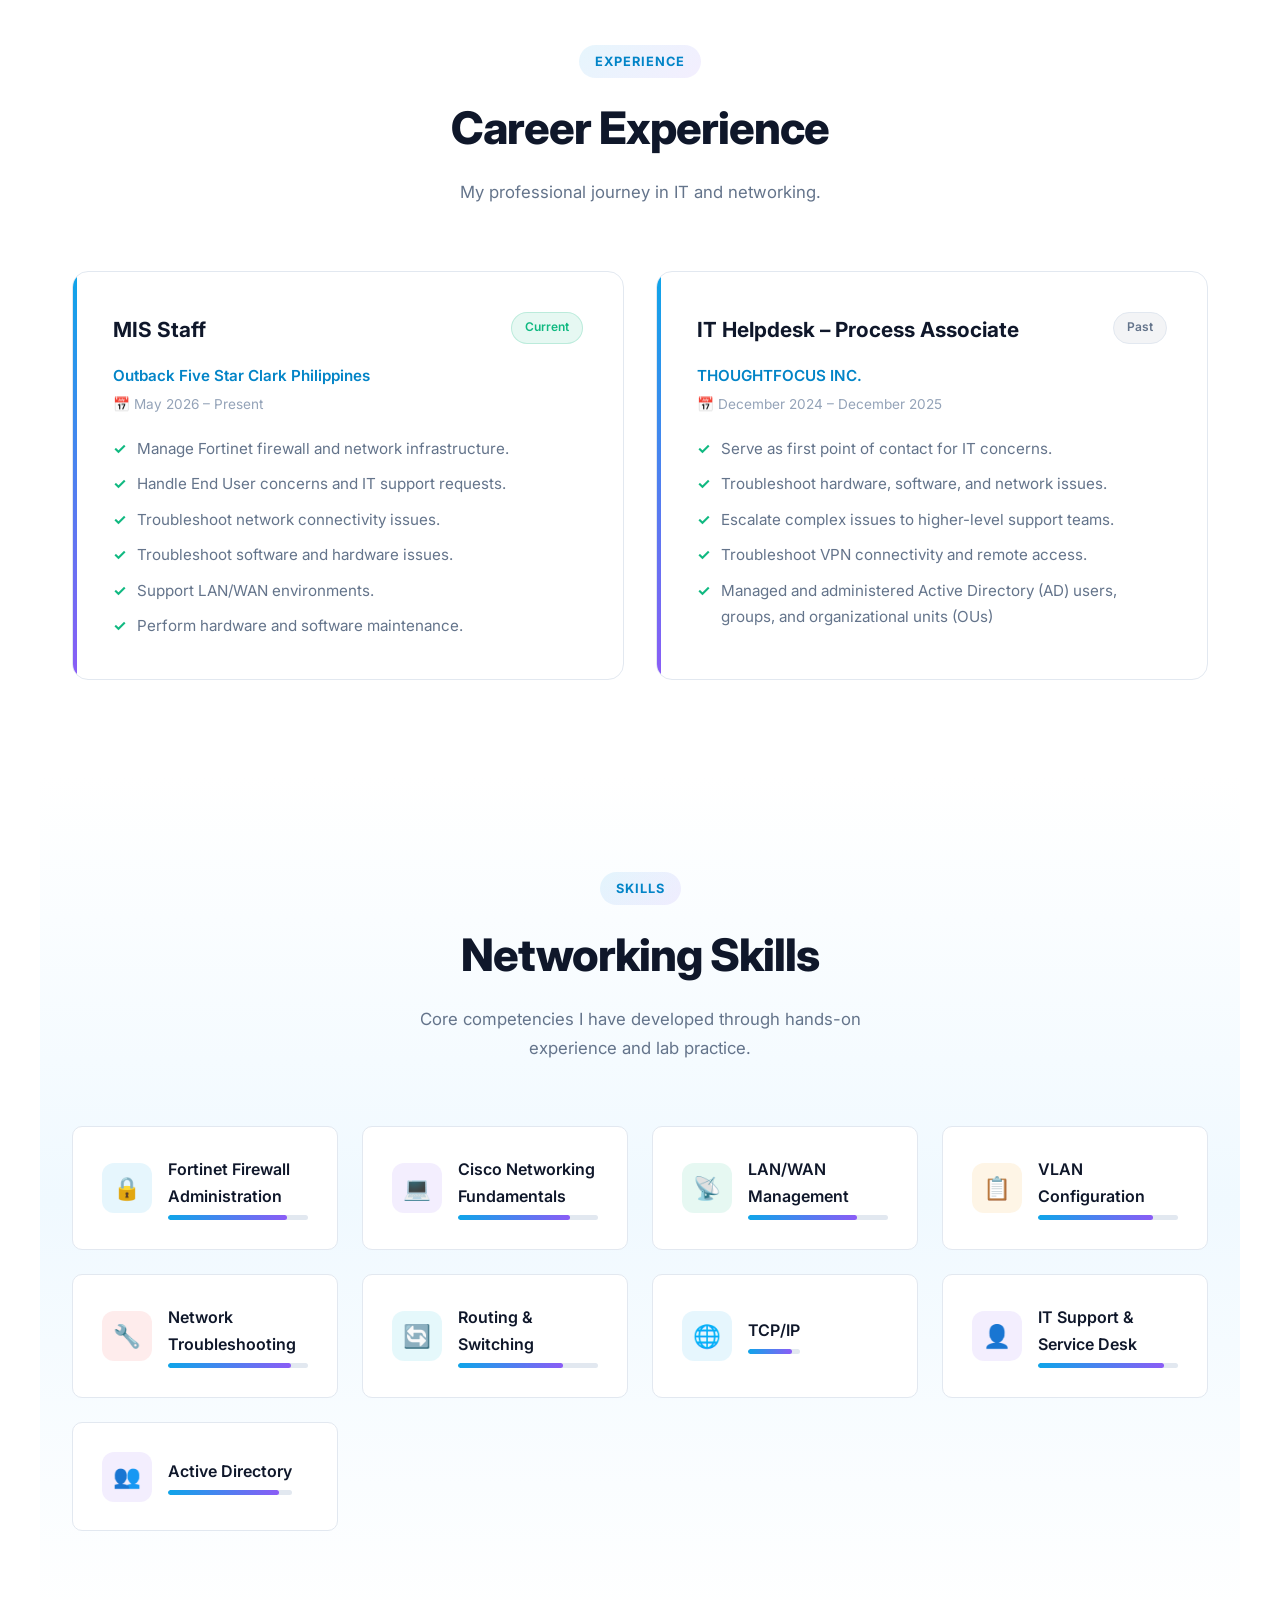
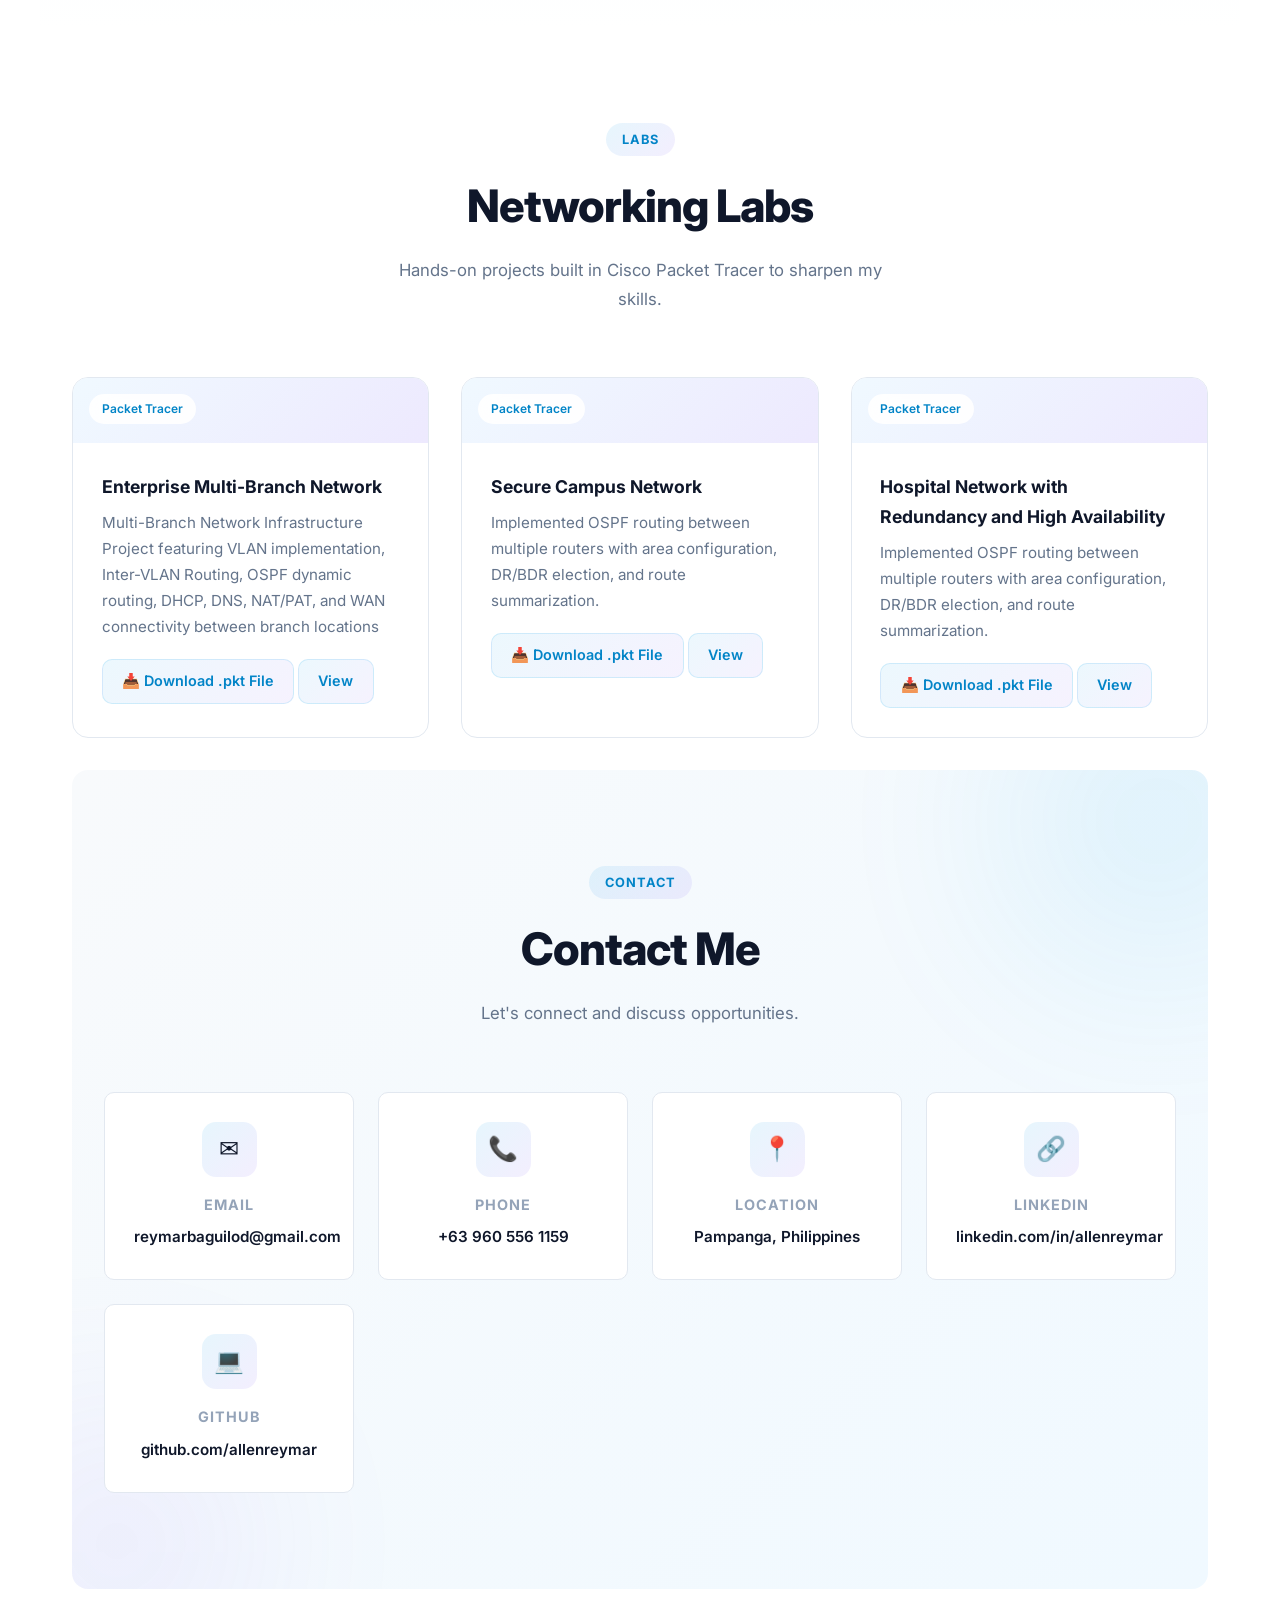
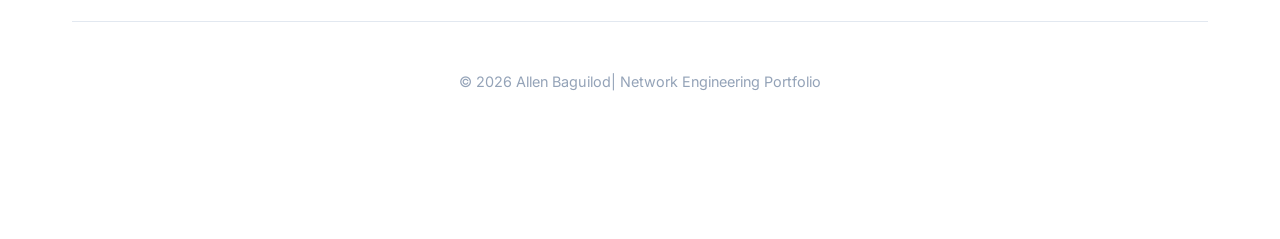
==== commit 7c743369: "Add files via upload" ====
--- a/index.html
+++ b/index.html
@@ -350,4 +350,4 @@
 
         </body>
 
-    </html>
+    </html>
--- a/css/styles.css
+++ b/css/styles.css
@@ -0,0 +1,896 @@
+:root {
+    --primary: #0ea5e9;
+    --primary-dark: #0284c7;
+    --secondary: #8b5cf6;
+    --accent: #10b981;
+    --accent-warm: #f59e0b;
+    --danger: #ef4444;
+    --bg: #ffffff;
+    --bg-soft: #f8fafc;
+    --bg-card: #ffffff;
+    --text: #0f172a;
+    --text-muted: #64748b;
+    --text-light: #94a3b8;
+    --border: #e2e8f0;
+    --shadow-sm: 0 1px 2px 0 rgb(0 0 0 / 0.05);
+    --shadow: 0 4px 6px -1px rgb(0 0 0 / 0.1), 0 2px 4px -2px rgb(0 0 0 / 0.1);
+    --shadow-lg: 0 10px 15px -3px rgb(0 0 0 / 0.1), 0 4px 6px -4px rgb(0 0 0 / 0.1);
+    --shadow-xl: 0 20px 25px -5px rgb(0 0 0 / 0.1), 0 8px 10px -6px rgb(0 0 0 / 0.1);
+    --radius: 16px;
+    --radius-sm: 10px;
+    --transition: all 0.3s cubic-bezier(0.4, 0, 0.2, 1);
+}
+
+* {
+    margin: 0;
+    padding: 0;
+    box-sizing: border-box;
+}
+
+html {
+    scroll-behavior: smooth;
+}
+
+body {
+    font-family: 'Inter', sans-serif;
+    background: linear-gradient(135deg, #f8f5ff 0%, #ffffff 30%, #f0f9ff 60%, #f5f3ff 100%);
+    background-attachment: fixed;
+    color: var(--text);
+    line-height: 1.7;
+    overflow-x: hidden;
+    min-height: 100vh;
+}
+body::before {
+    content: '';
+    position: fixed;
+    top: 0;
+    left: 0;
+    width: 100%;
+    height: 100%;
+    background: radial-gradient(ellipse at 20% 80%, rgba(139, 92, 246, 0.12) 0%, transparent 50%),
+                radial-gradient(ellipse at 80% 20%, rgba(14, 165, 233, 0.08) 0%, transparent 50%);
+    pointer-events: none;
+    z-index: -1;
+}
+/* Scrollbar */
+::-webkit-scrollbar {
+    width: 8px;
+}
+
+::-webkit-scrollbar-track {
+    background: var(--bg-soft);
+}
+
+::-webkit-scrollbar-thumb {
+    background: var(--primary);
+    border-radius: 4px;
+}
+
+/* Navigation */
+header {
+    position: fixed;
+    top: 0;
+    left: 0;
+    width: 100%;
+    z-index: 1000;
+    background: rgba(255, 255, 255, 0.85);
+    backdrop-filter: blur(20px);
+    border-bottom: 1px solid var(--border);
+    transition: var(--transition);
+}
+
+
+header.scrolled {
+    box-shadow: var(--shadow-lg);
+}
+
+nav {
+    max-width: 1200px;
+    margin: 0 auto;
+    padding: 1rem 2rem;
+    display: flex;
+    justify-content: space-between;
+    align-items: center;
+}
+
+.logo {
+    font-size: 1.5rem;
+    font-weight: 800;
+    background: linear-gradient(135deg, var(--primary), var(--secondary));
+    -webkit-background-clip: text;
+    -webkit-text-fill-color: transparent;
+    background-clip: text;
+    letter-spacing: -0.5px;
+}
+
+.nav-links {
+    display: flex;
+    gap: 2rem;
+    list-style: none;
+}
+
+.nav-links a {
+    text-decoration: none;
+    color: var(--text-muted);
+    font-weight: 500;
+    font-size: 0.95rem;
+    position: relative;
+    padding: 0.5rem 0;
+    transition: var(--transition);
+}
+
+.nav-links a::after {
+    content: '';
+    position: absolute;
+    bottom: 0;
+    left: 0;
+    width: 0;
+    height: 2.5px;
+    background: linear-gradient(90deg, var(--primary), var(--secondary));
+    border-radius: 2px;
+    transition: var(--transition);
+}
+
+.nav-links a:hover,
+.nav-links a.active {
+    color: var(--text);
+}
+
+.nav-links a:hover::after,
+.nav-links a.active::after {
+    width: 100%;
+}
+
+.mobile-menu-btn {
+    display: none;
+    background: none;
+    border: none;
+    font-size: 1.5rem;
+    cursor: pointer;
+    color: var(--text);
+}
+
+/* Hero */
+#hero {
+    min-height: 100vh;
+    display: flex;
+    align-items: center;
+    justify-content: center;
+    padding: 8rem 2rem 4rem;
+    position: relative;
+    overflow: hidden;
+    background: transparent;  /* remove the white/blue box */
+}
+
+
+.hero-bg-decoration {
+    position: absolute;
+    inset: 0;
+    pointer-events: none;
+    overflow: hidden;
+}
+
+.hero-bg-decoration .orb {
+    position: absolute;
+    border-radius: 50%;
+    filter: blur(80px);
+    opacity: 0.35;
+    animation: float 8s ease-in-out infinite;
+}
+
+.orb-1 {
+    width: 400px;
+    height: 400px;
+    background: var(--primary);
+    top: -100px;
+    right: -100px;
+    animation-delay: 0s;
+}
+.hero-bg-decoration {
+    display: none;
+}
+
+@keyframes float {
+
+    0%,
+    100% {
+        transform: translate(0, 0) scale(1);
+    }
+
+    33% {
+        transform: translate(30px, -30px) scale(1.05);
+    }
+
+    66% {
+        transform: translate(-20px, 20px) scale(0.95);
+    }
+}
+
+.hero-content {
+    max-width: 800px;
+    text-align: center;
+    position: relative;
+    z-index: 1;
+}
+
+.hero-badge {
+    display: inline-flex;
+    align-items: center;
+    gap: 0.5rem;
+    padding: 0.5rem 1.2rem;
+    background: linear-gradient(135deg, rgba(14, 165, 233, 0.1), rgba(139, 92, 246, 0.1));
+    border: 1px solid rgba(14, 165, 233, 0.2);
+    border-radius: 100px;
+    font-size: 0.85rem;
+    font-weight: 600;
+    color: var(--primary-dark);
+    margin-bottom: 1.5rem;
+    animation: fadeInUp 0.6s ease-out;
+}
+
+.hero-badge .dot {
+    width: 8px;
+    height: 8px;
+    background: var(--accent);
+    border-radius: 50%;
+    animation: pulse 2s infinite;
+}
+
+@keyframes pulse {
+
+    0%,
+    100% {
+        opacity: 1;
+        transform: scale(1);
+    }
+
+    50% {
+        opacity: 0.5;
+        transform: scale(1.3);
+    }
+}
+
+.hero-content h1 {
+    font-size: clamp(2.5rem, 6vw, 4.5rem);
+    font-weight: 800;
+    line-height: 1.1;
+    margin-bottom: 1rem;
+    letter-spacing: -1.5px;
+    animation: fadeInUp 0.6s ease-out 0.1s both;
+}
+
+.hero-content h1 .gradient-text {
+    background: linear-gradient(135deg, var(--primary), var(--secondary));
+    -webkit-background-clip: text;
+    -webkit-text-fill-color: transparent;
+    background-clip: text;
+}
+
+.hero-subtitle {
+    font-family: 'JetBrains Mono', monospace;
+    font-size: clamp(1rem, 2.5vw, 1.3rem);
+    color: var(--text-muted);
+    margin-bottom: 1.5rem;
+    min-height: 2rem;
+    animation: fadeInUp 0.6s ease-out 0.2s both;
+}
+
+.hero-subtitle .cursor {
+    display: inline-block;
+    width: 2px;
+    height: 1.2em;
+    background: var(--primary);
+    margin-left: 2px;
+    animation: blink 1s step-end infinite;
+    vertical-align: text-bottom;
+}
+
+@keyframes blink {
+    50% {
+        opacity: 0;
+    }
+}
+
+.hero-desc {
+    font-size: 1.1rem;
+    color: var(--text-muted);
+    max-width: 600px;
+    margin: 0 auto 2.5rem;
+    animation: fadeInUp 0.6s ease-out 0.3s both;
+}
+
+.hero-buttons {
+    display: flex;
+    gap: 1rem;
+    justify-content: center;
+    flex-wrap: wrap;
+    animation: fadeInUp 0.6s ease-out 0.4s both;
+}
+
+.btn {
+    display: inline-flex;
+    align-items: center;
+    gap: 0.5rem;
+    padding: 0.9rem 2rem;
+    border-radius: var(--radius-sm);
+    font-weight: 600;
+    font-size: 0.95rem;
+    text-decoration: none;
+    transition: var(--transition);
+    cursor: pointer;
+    border: none;
+}
+
+.btn-primary {
+    background: linear-gradient(135deg, var(--primary), var(--secondary));
+    color: white;
+    box-shadow: 0 4px 15px rgba(14, 165, 233, 0.35);
+}
+
+.btn-primary:hover {
+    transform: translateY(-2px);
+    box-shadow: 0 8px 25px rgba(14, 165, 233, 0.45);
+}
+
+.btn-outline {
+    background: transparent;
+    color: var(--text);
+    border: 2px solid var(--border);
+}
+
+.btn-outline:hover {
+    border-color: var(--primary);
+    color: var(--primary);
+    transform: translateY(-2px);
+}
+
+/* Sections */
+section {
+    padding: 6rem 2rem;
+    max-width: 1200px;
+    margin: 0 auto;
+}
+
+.section-header {
+    text-align: center;
+    margin-bottom: 4rem;
+}
+
+.section-label {
+    display: inline-block;
+    padding: 0.35rem 1rem;
+    background: linear-gradient(135deg, rgba(14, 165, 233, 0.1), rgba(139, 92, 246, 0.1));
+    border-radius: 100px;
+    font-size: 0.8rem;
+    font-weight: 700;
+    text-transform: uppercase;
+    letter-spacing: 1px;
+    color: var(--primary-dark);
+    margin-bottom: 0.75rem;
+}
+
+.section-header h2 {
+    font-size: clamp(2rem, 4vw, 2.8rem);
+    font-weight: 800;
+    letter-spacing: -1px;
+    margin-bottom: 0.75rem;
+}
+
+.section-header p {
+    color: var(--text-muted);
+    max-width: 500px;
+    margin: 0 auto;
+    font-size: 1.05rem;
+}
+
+/* About */
+#about {
+    background: var(--bg-soft);
+    border-radius: var(--radius);
+    margin: 2rem auto;
+    padding: 5rem 3rem;
+    position: relative;
+    overflow: hidden;
+}
+
+#about::before {
+    content: '';
+    position: absolute;
+    top: 0;
+    left: 0;
+    right: 0;
+    height: 4px;
+    background: linear-gradient(90deg, var(--primary), var(--secondary), var(--accent));
+}
+
+.about-content {
+    max-width: 800px;
+    margin: 0 auto;
+    text-align: center;
+}
+
+.about-content p {
+    font-size: 1.1rem;
+    color: var(--text-muted);
+    line-height: 1.9;
+}
+
+/* Experience */
+.experience-grid {
+    display: grid;
+    grid-template-columns: repeat(auto-fit, minmax(320px, 1fr));
+    gap: 2rem;
+}
+
+.experience-card {
+    background: var(--bg-card);
+    border: 1px solid var(--border);
+    border-radius: var(--radius);
+    padding: 2.5rem;
+    position: relative;
+    transition: var(--transition);
+    overflow: hidden;
+}
+
+.experience-card::before {
+    content: '';
+    position: absolute;
+    top: 0;
+    left: 0;
+    width: 4px;
+    height: 100%;
+    background: linear-gradient(180deg, var(--primary), var(--secondary));
+    transition: var(--transition);
+}
+
+.experience-card:hover {
+    transform: translateY(-5px);
+    box-shadow: var(--shadow-xl);
+    border-color: transparent;
+}
+
+.experience-card:hover::before {
+    width: 100%;
+    opacity: 0.03;
+}
+
+.exp-header {
+    display: flex;
+    justify-content: space-between;
+    align-items: flex-start;
+    margin-bottom: 1rem;
+    flex-wrap: wrap;
+    gap: 0.5rem;
+}
+
+.exp-header h3 {
+    font-size: 1.3rem;
+    font-weight: 700;
+}
+
+.exp-badge {
+    padding: 0.3rem 0.8rem;
+    border-radius: 100px;
+    font-size: 0.75rem;
+    font-weight: 600;
+}
+
+.exp-badge.current {
+    background: rgba(16, 185, 129, 0.1);
+    color: var(--accent);
+    border: 1px solid rgba(16, 185, 129, 0.2);
+}
+
+.exp-badge.past {
+    background: rgba(100, 116, 139, 0.08);
+    color: var(--text-muted);
+    border: 1px solid var(--border);
+}
+
+.exp-company {
+    color: var(--primary-dark);
+    font-weight: 600;
+    font-size: 0.95rem;
+    margin-bottom: 0.25rem;
+}
+
+.exp-duration {
+    color: var(--text-light);
+    font-size: 0.85rem;
+    margin-bottom: 1.25rem;
+    display: flex;
+    align-items: center;
+    gap: 0.4rem;
+}
+
+.experience-card ul {
+    list-style: none;
+    display: flex;
+    flex-direction: column;
+    gap: 0.6rem;
+}
+
+.experience-card ul li {
+    position: relative;
+    padding-left: 1.5rem;
+    color: var(--text-muted);
+    font-size: 0.95rem;
+}
+
+.experience-card ul li::before {
+    content: '\2713';
+    position: absolute;
+    left: 0;
+    color: var(--accent);
+    font-weight: 700;
+}
+
+/* Skills */
+#skills {
+    background: linear-gradient(180deg, #ffffff, #f0f9ff, #ffffff);
+}
+
+.skills-grid {
+    display: grid;
+    grid-template-columns: repeat(auto-fit, minmax(260px, 1fr));
+    gap: 1.5rem;
+}
+
+.skill-card {
+    background: var(--bg-card);
+    border: 1px solid var(--border);
+    border-radius: var(--radius-sm);
+    padding: 1.8rem;
+    display: flex;
+    align-items: center;
+    gap: 1rem;
+    transition: var(--transition);
+    cursor: default;
+}
+
+.skill-card:hover {
+    transform: translateY(-3px) scale(1.02);
+    box-shadow: var(--shadow-lg);
+    border-color: var(--primary);
+}
+
+.skill-icon {
+    width: 50px;
+    height: 50px;
+    border-radius: 12px;
+    display: flex;
+    align-items: center;
+    justify-content: center;
+    font-size: 1.4rem;
+    flex-shrink: 0;
+}
+
+.skill-icon.blue {
+    background: rgba(14, 165, 233, 0.1);
+}
+
+.skill-icon.purple {
+    background: rgba(139, 92, 246, 0.1);
+}
+
+.skill-icon.green {
+    background: rgba(16, 185, 129, 0.1);
+}
+
+.skill-icon.orange {
+    background: rgba(245, 158, 11, 0.1);
+}
+
+.skill-icon.red {
+    background: rgba(239, 68, 68, 0.1);
+}
+
+.skill-icon.cyan {
+    background: rgba(6, 182, 212, 0.1);
+}
+
+.skill-info h4 {
+    font-size: 1rem;
+    font-weight: 600;
+    margin-bottom: 0.3rem;
+}
+
+.skill-bar {
+    width: 100%;
+    height: 5px;
+    background: var(--border);
+    border-radius: 3px;
+    overflow: hidden;
+}
+
+.skill-bar-fill {
+    height: 100%;
+    border-radius: 3px;
+    background: linear-gradient(90deg, var(--primary), var(--secondary));
+    width: 0;
+    transition: width 1.2s cubic-bezier(0.4, 0, 0.2, 1);
+}
+
+/* Labs */
+.labs-grid {
+    display: grid;
+    grid-template-columns: repeat(auto-fit, minmax(340px, 1fr));
+    gap: 2rem;
+}
+
+.lab-card {
+    background: var(--bg-card);
+    border: 1px solid var(--border);
+    border-radius: var(--radius);
+    overflow: hidden;
+    transition: var(--transition);
+}
+
+.lab-card:hover {
+    transform: translateY(-6px);
+    box-shadow: var(--shadow-xl);
+}
+
+.lab-image {
+    width: 100%;
+    height: 65px;
+    background: linear-gradient(135deg, #f0f9ff, #ede9fe);
+    display: flex;
+    align-items: center;
+    justify-content: center;
+    position: relative;
+    overflow: hidden;
+}
+
+.lab-image .lab-tag {
+    position: absolute;
+    top: 1rem;
+    left: 1rem;
+    padding: 0.3rem 0.8rem;
+    background: rgba(255, 255, 255, 0.9);
+    backdrop-filter: blur(10px);
+    border-radius: 100px;
+    font-size: 0.75rem;
+    font-weight: 600;
+    color: var(--primary-dark);
+}
+
+.lab-body {
+    padding: 1.8rem;
+}
+
+.lab-body h3 {
+    font-size: 1.1rem;
+    font-weight: 700;
+    margin-bottom: 0.5rem;
+}
+
+.lab-body p {
+    color: var(--text-muted);
+    font-size: 0.95rem;
+    margin-bottom: 1.2rem;
+}
+
+.lab-download {
+    display: inline-flex;
+    align-items: center;
+    gap: 0.5rem;
+    padding: 0.6rem 1.2rem;
+    background: linear-gradient(135deg, rgba(14, 165, 233, 0.08), rgba(139, 92, 246, 0.08));
+    border: 1px solid rgba(14, 165, 233, 0.15);
+    border-radius: var(--radius-sm);
+    color: var(--primary-dark);
+    text-decoration: none;
+    font-weight: 600;
+    font-size: 0.9rem;
+    transition: var(--transition);
+}
+
+.lab-download:hover {
+    background: linear-gradient(135deg, var(--primary), var(--secondary));
+    color: white;
+    transform: translateY(-2px);
+}
+
+/* Contact */
+#contact {
+    background: linear-gradient(135deg, #f8fafc, #f0f9ff);
+    border-radius: var(--radius);
+    margin: 2rem auto;
+    position: relative;
+    overflow: hidden;
+}
+
+#contact::before {
+    content: '';
+    position: absolute;
+    top: -100px;
+    right: -100px;
+    width: 300px;
+    height: 300px;
+    background: var(--primary);
+    border-radius: 50%;
+    filter: blur(100px);
+    opacity: 0.1;
+}
+
+#contact::after {
+    content: '';
+    position: absolute;
+    bottom: -80px;
+    left: -80px;
+    width: 250px;
+    height: 250px;
+    background: var(--secondary);
+    border-radius: 50%;
+    filter: blur(100px);
+    opacity: 0.1;
+}
+
+.contact-grid {
+    display: grid;
+    grid-template-columns: repeat(auto-fit, minmax(220px, 1fr));
+    gap: 1.5rem;
+    position: relative;
+    z-index: 1;
+}
+
+.contact-item {
+    background: white;
+    border: 1px solid var(--border);
+    border-radius: var(--radius-sm);
+    padding: 1.8rem;
+    text-align: center;
+    transition: var(--transition);
+}
+
+.contact-item:hover {
+    transform: translateY(-4px);
+    box-shadow: var(--shadow-lg);
+    border-color: var(--primary);
+}
+
+.contact-icon {
+    width: 55px;
+    height: 55px;
+    border-radius: 14px;
+    display: flex;
+    align-items: center;
+    justify-content: center;
+    font-size: 1.5rem;
+    margin: 0 auto 1rem;
+    background: linear-gradient(135deg, rgba(14, 165, 233, 0.1), rgba(139, 92, 246, 0.1));
+}
+
+.contact-item h4 {
+    font-size: 0.9rem;
+    color: var(--text-light);
+    text-transform: uppercase;
+    letter-spacing: 1px;
+    margin-bottom: 0.4rem;
+}
+
+.contact-item a,
+.contact-item span {
+    color: var(--text);
+    text-decoration: none;
+    font-weight: 600;
+    font-size: 0.95rem;
+    transition: var(--transition);
+}
+
+.contact-item a:hover {
+    color: var(--primary);
+}
+
+/* Footer */
+footer {
+    text-align: center;
+    padding: 3rem 2rem;
+    color: var(--text-light);
+    font-size: 0.9rem;
+    border-top: 1px solid var(--border);
+}
+
+footer p {
+    display: flex;
+    align-items: center;
+    justify-content: center;
+    gap: 0.5rem;
+}
+
+/* Animations */
+@keyframes fadeInUp {
+    from {
+        opacity: 0;
+        transform: translateY(30px);
+    }
+
+    to {
+        opacity: 1;
+        transform: translateY(0);
+    }
+}
+
+.reveal {
+    opacity: 0;
+    transform: translateY(40px);
+    transition: all 0.8s cubic-bezier(0.4, 0, 0.2, 1);
+}
+
+.reveal.visible {
+    opacity: 1;
+    transform: translateY(0);
+}
+
+/* Scroll to top */
+.scroll-top {
+    position: fixed;
+    bottom: 2rem;
+    right: 2rem;
+    width: 50px;
+    height: 50px;
+    border-radius: 50%;
+    background: linear-gradient(135deg, var(--primary), var(--secondary));
+    color: white;
+    border: none;
+    cursor: pointer;
+    display: flex;
+    align-items: center;
+    justify-content: center;
+    font-size: 1.2rem;
+    box-shadow: var(--shadow-lg);
+    opacity: 0;
+    transform: translateY(20px);
+    transition: var(--transition);
+    z-index: 999;
+}
+
+.scroll-top.show {
+    opacity: 1;
+    transform: translateY(0);
+}
+
+.scroll-top:hover {
+    transform: translateY(-3px);
+    box-shadow: 0 15px 30px rgba(14, 165, 233, 0.4);
+}
+
+/* Responsive */
+@media (max-width: 768px) {
+    .nav-links {
+        display: none;
+        position: absolute;
+        top: 100%;
+        left: 0;
+        right: 0;
+        background: white;
+        flex-direction: column;
+        padding: 1.5rem;
+        gap: 1rem;
+        border-bottom: 1px solid var(--border);
+        box-shadow: var(--shadow-lg);
+    }
+
+    .nav-links.active {
+        display: flex;
+    }
+
+    .mobile-menu-btn {
+        display: block;
+    }
+
+    section {
+        padding: 4rem 1.5rem;
+    }
+
+    .hero-buttons {
+        flex-direction: column;
+        align-items: center;
+    }
+
+    .btn {
+        width: 100%;
+        justify-content: center;
+    }
+}
